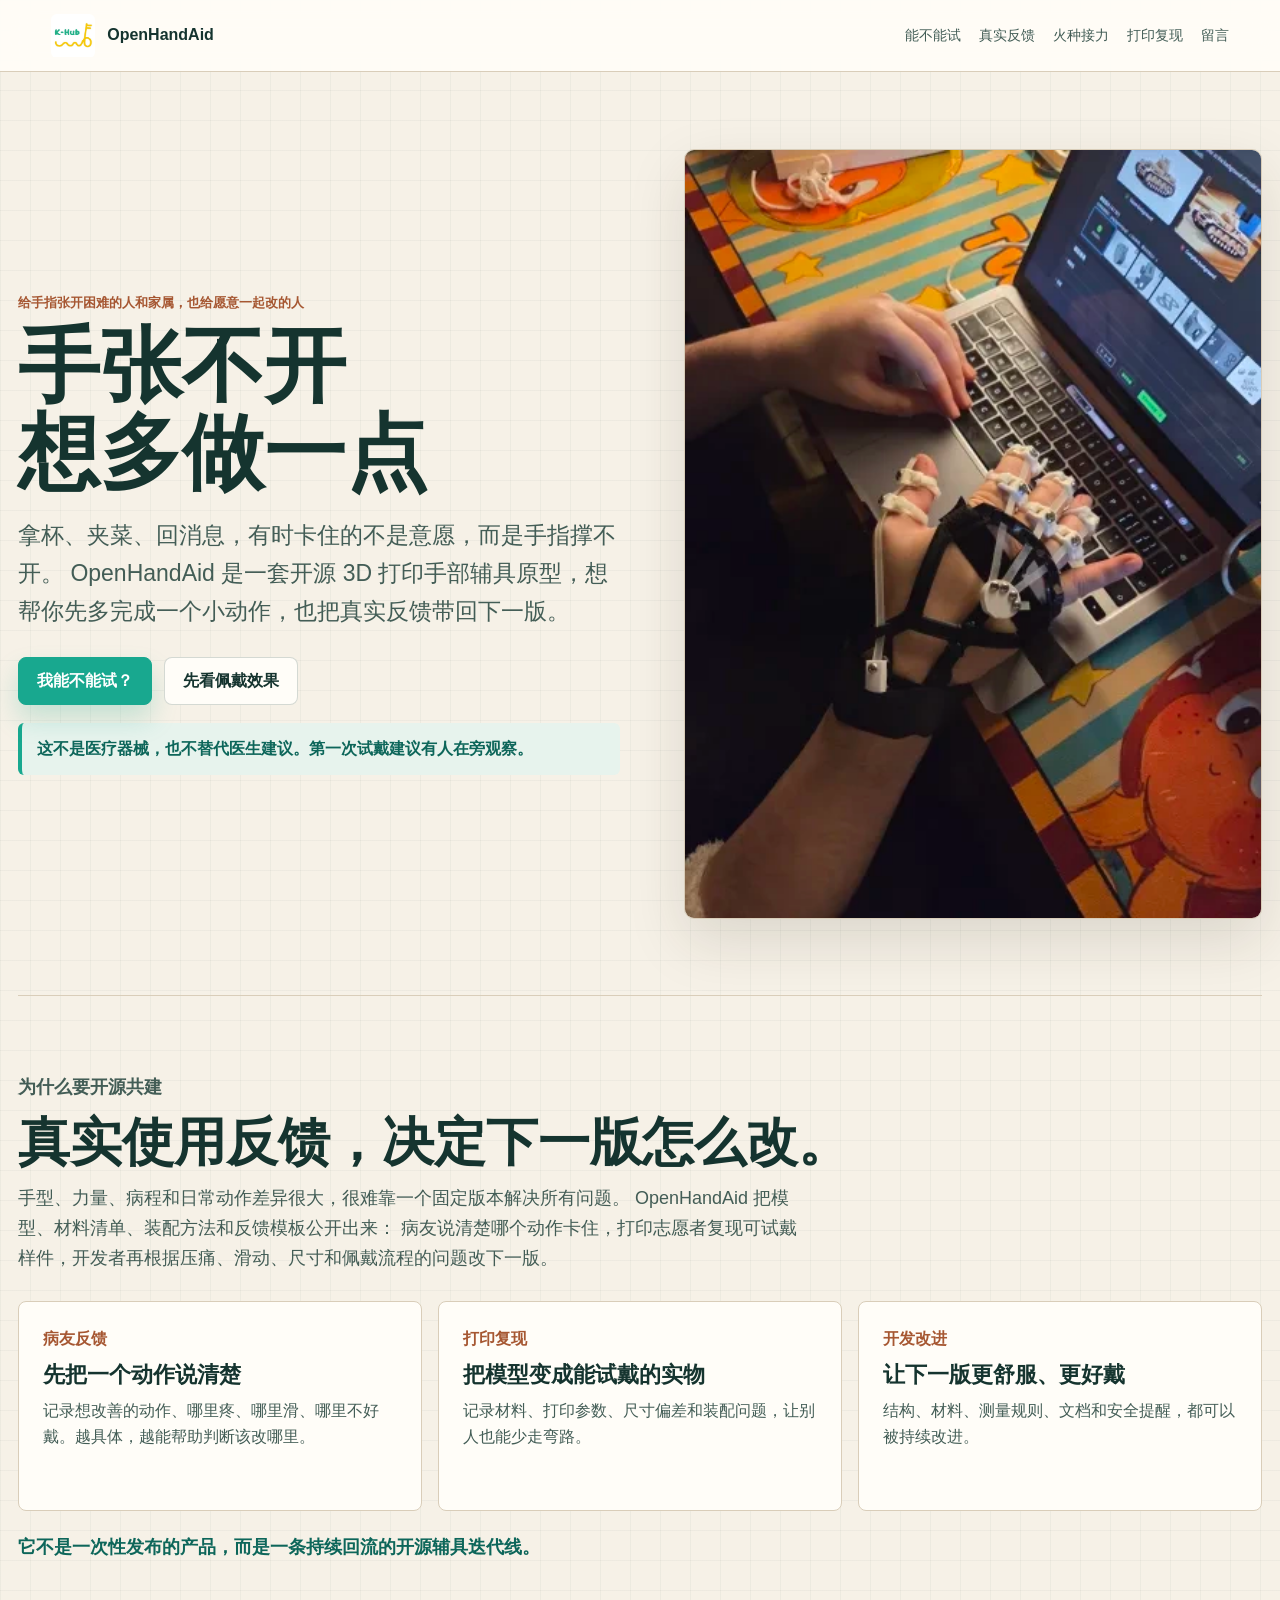
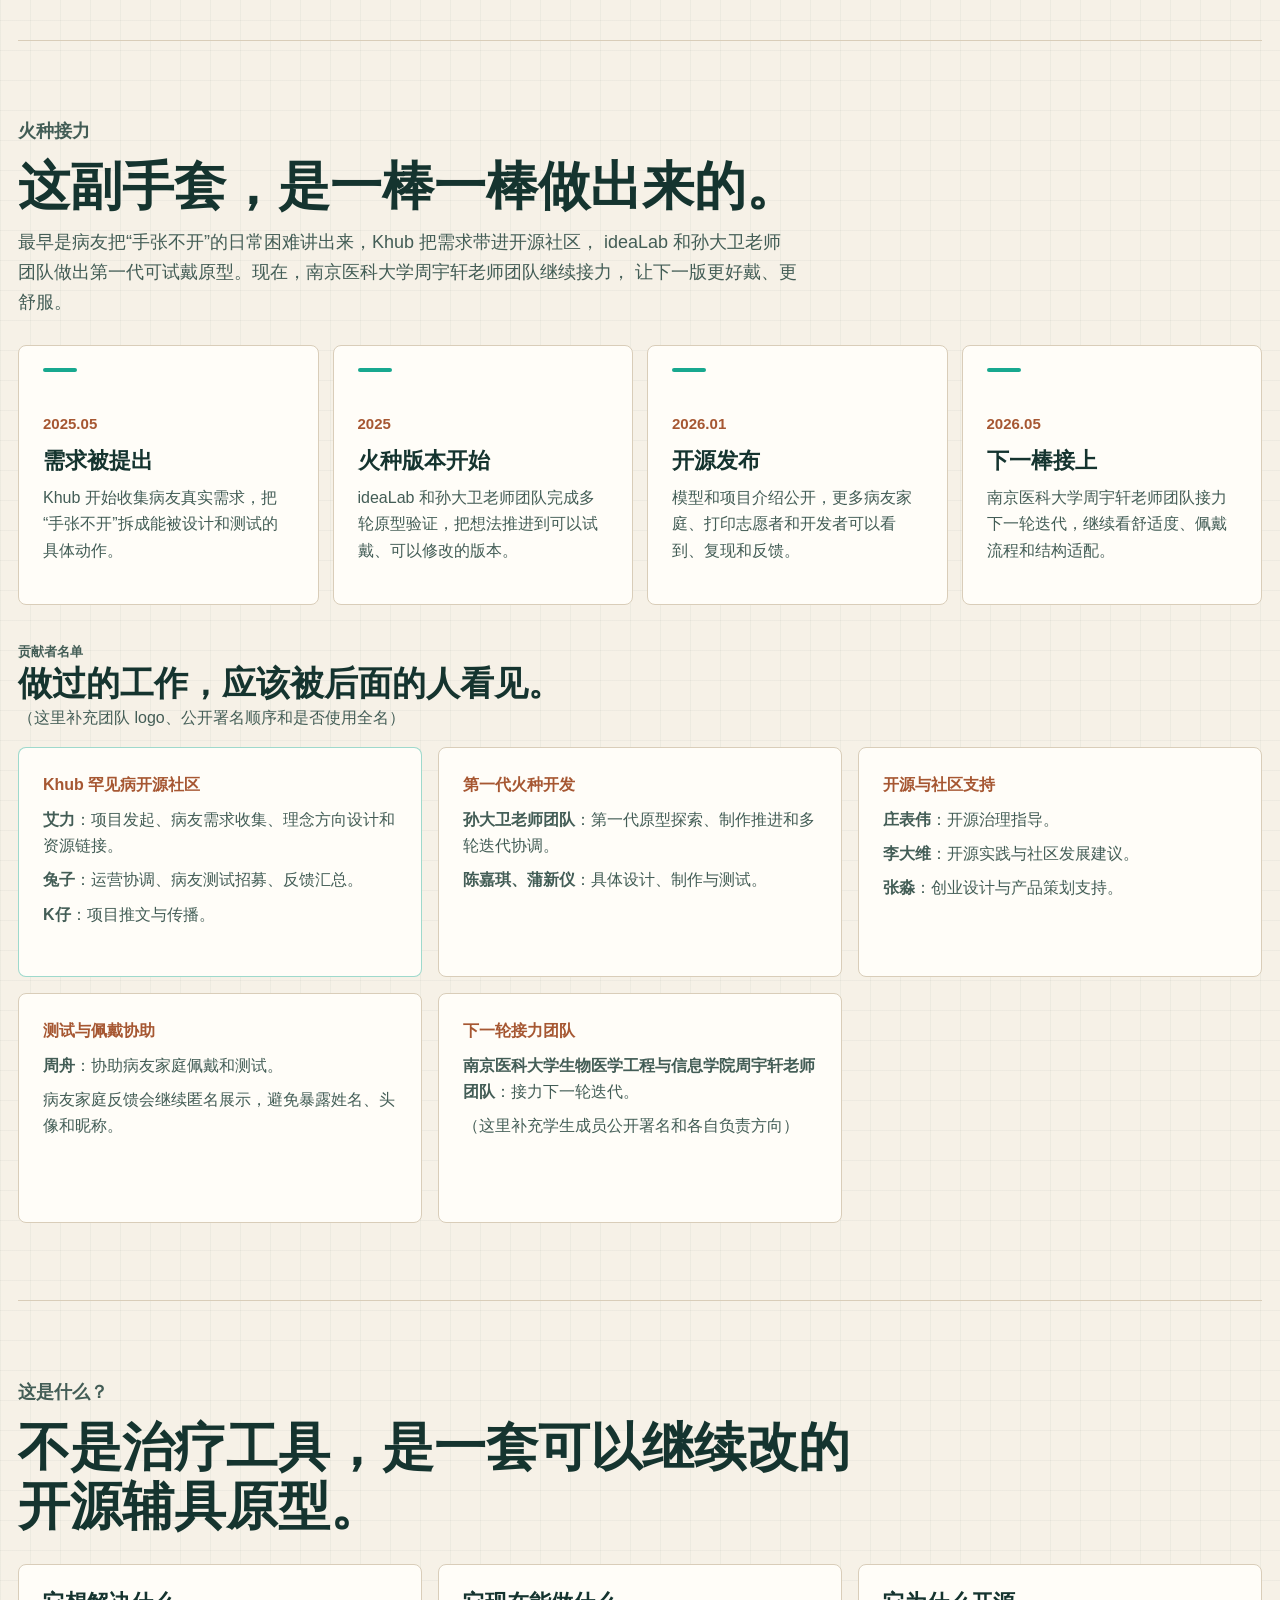
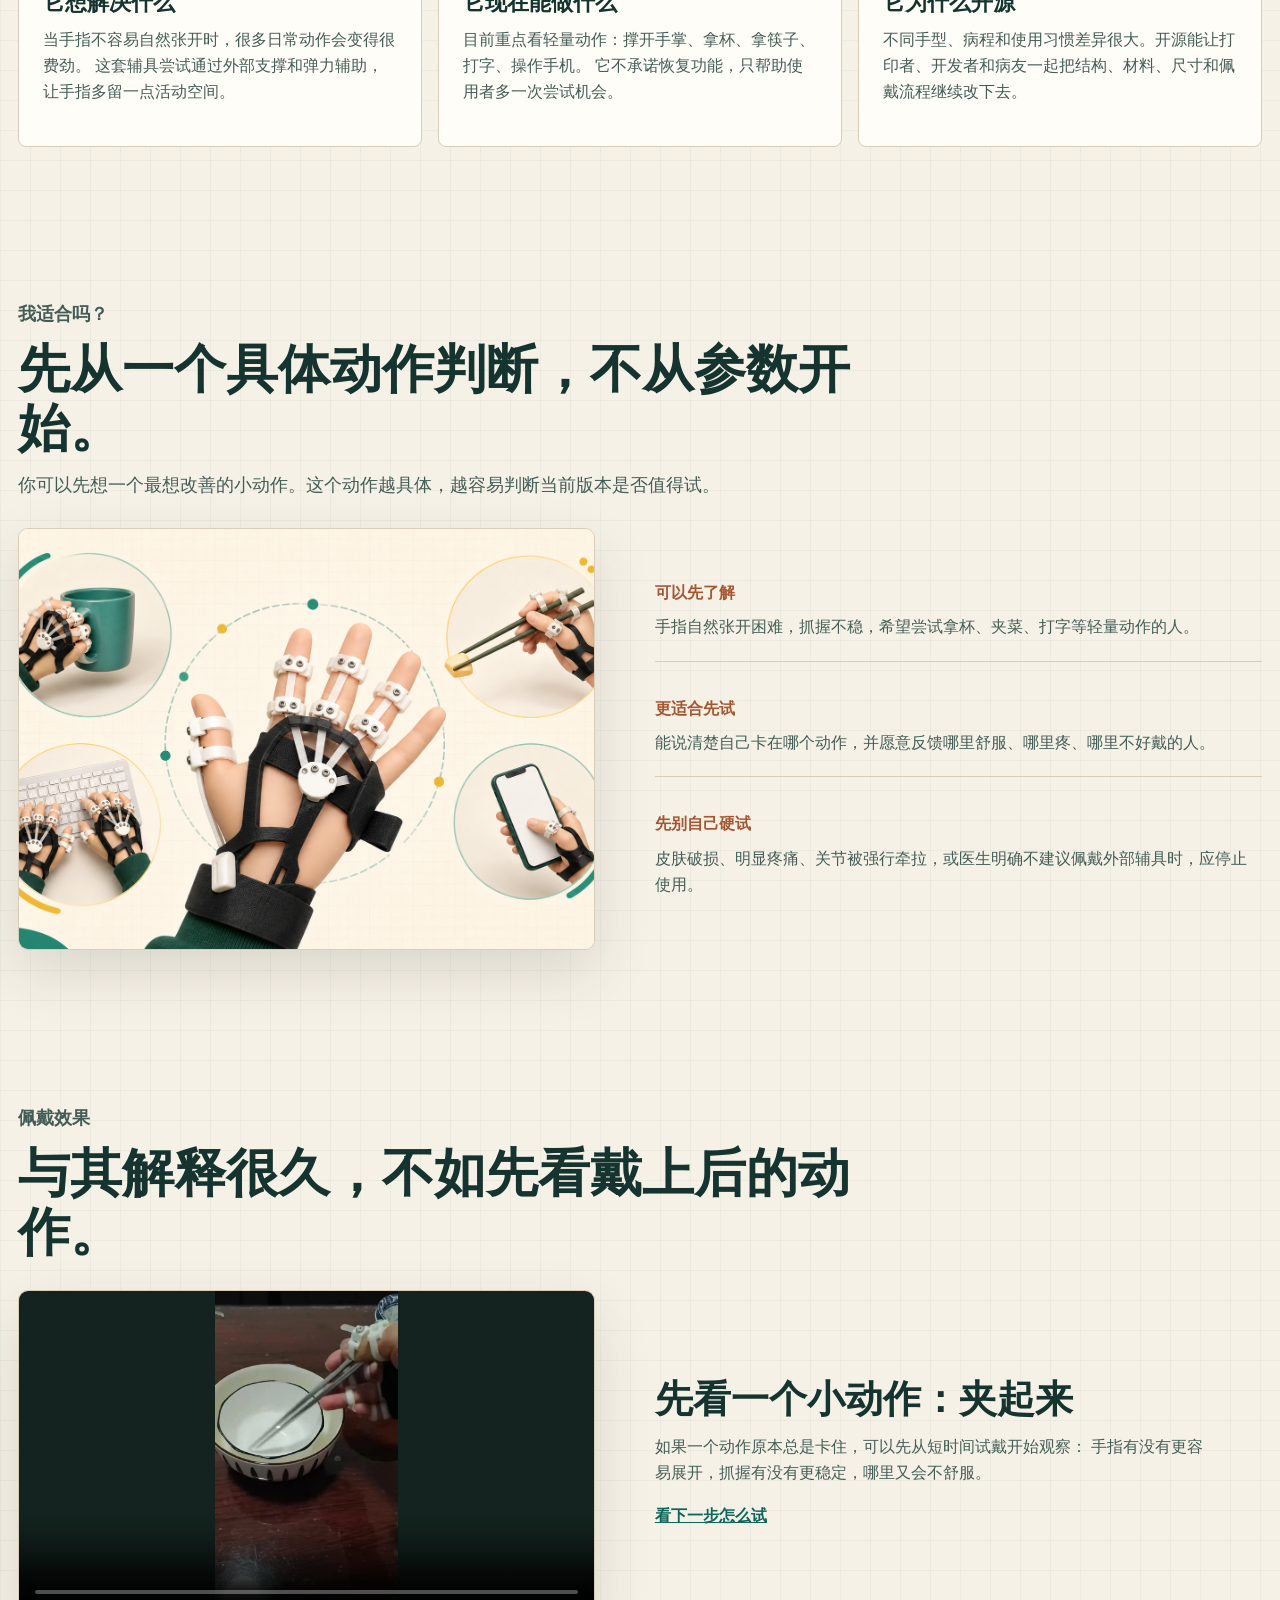
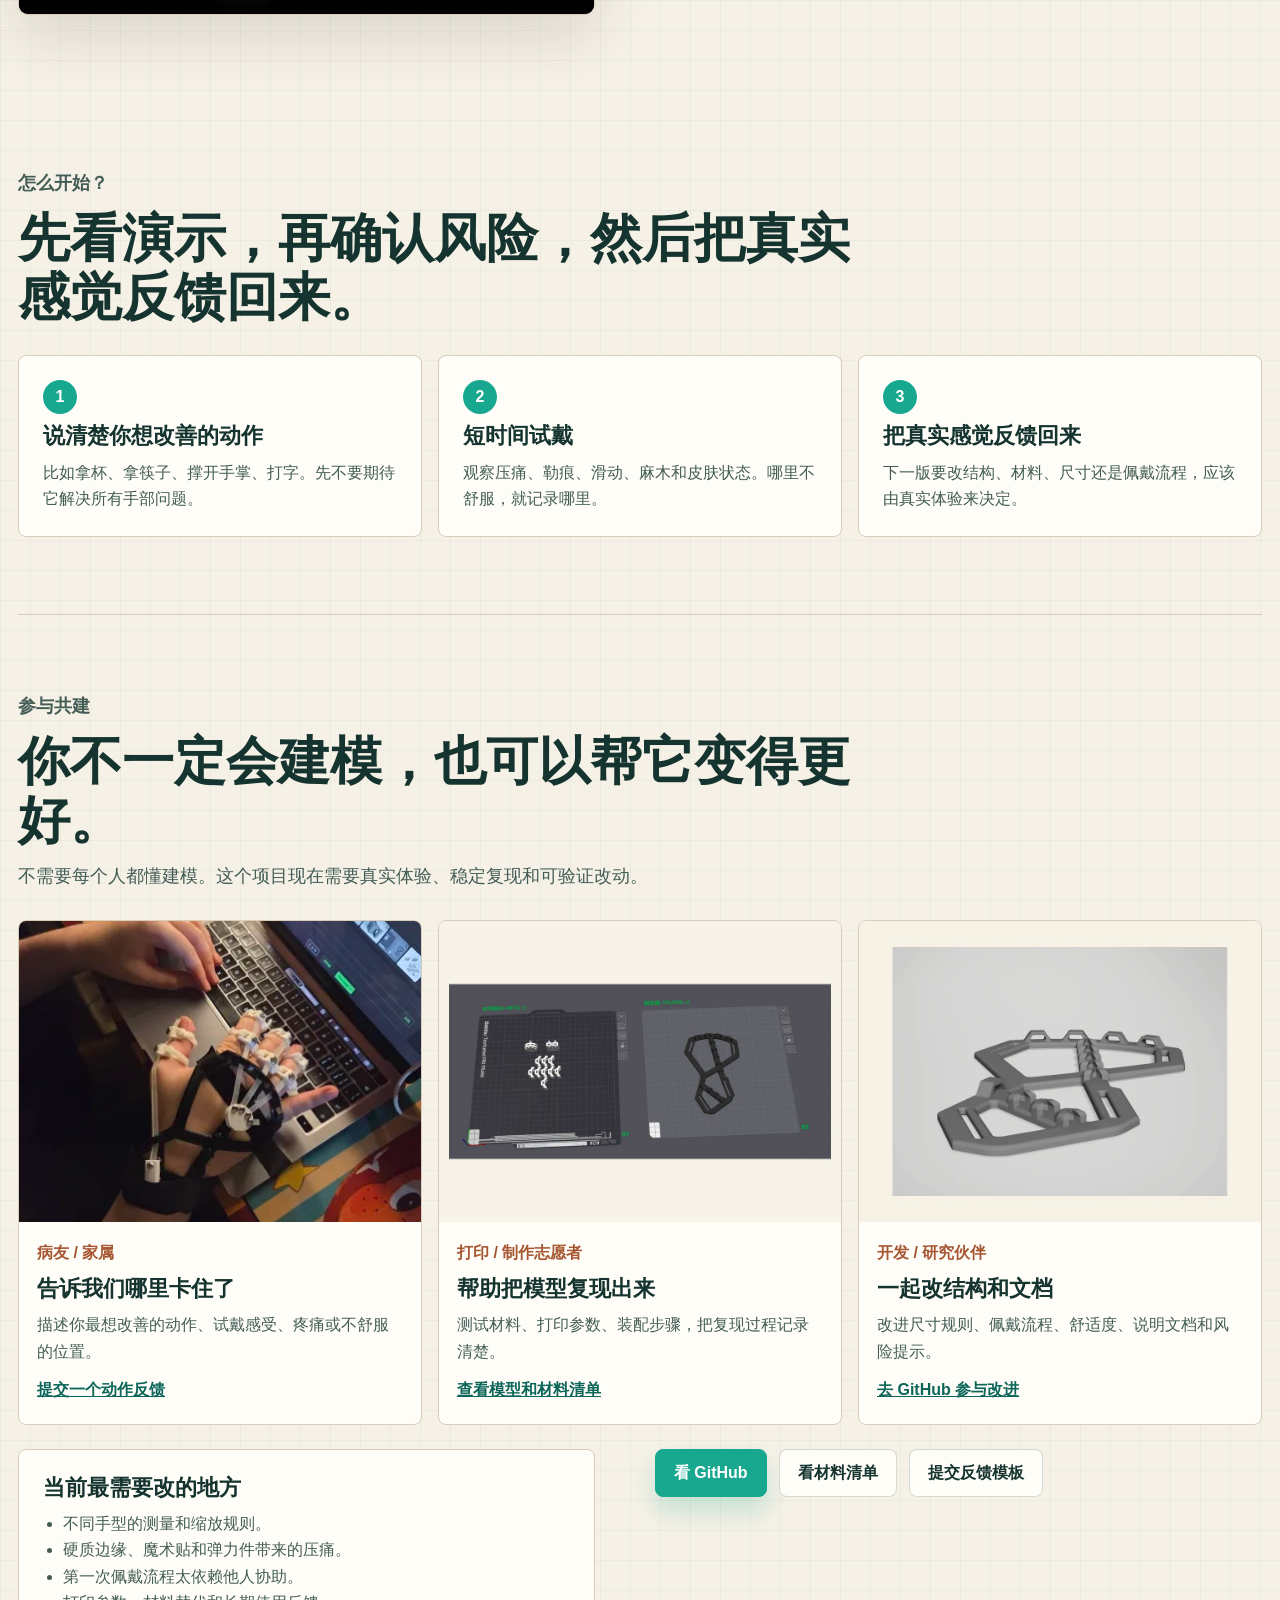
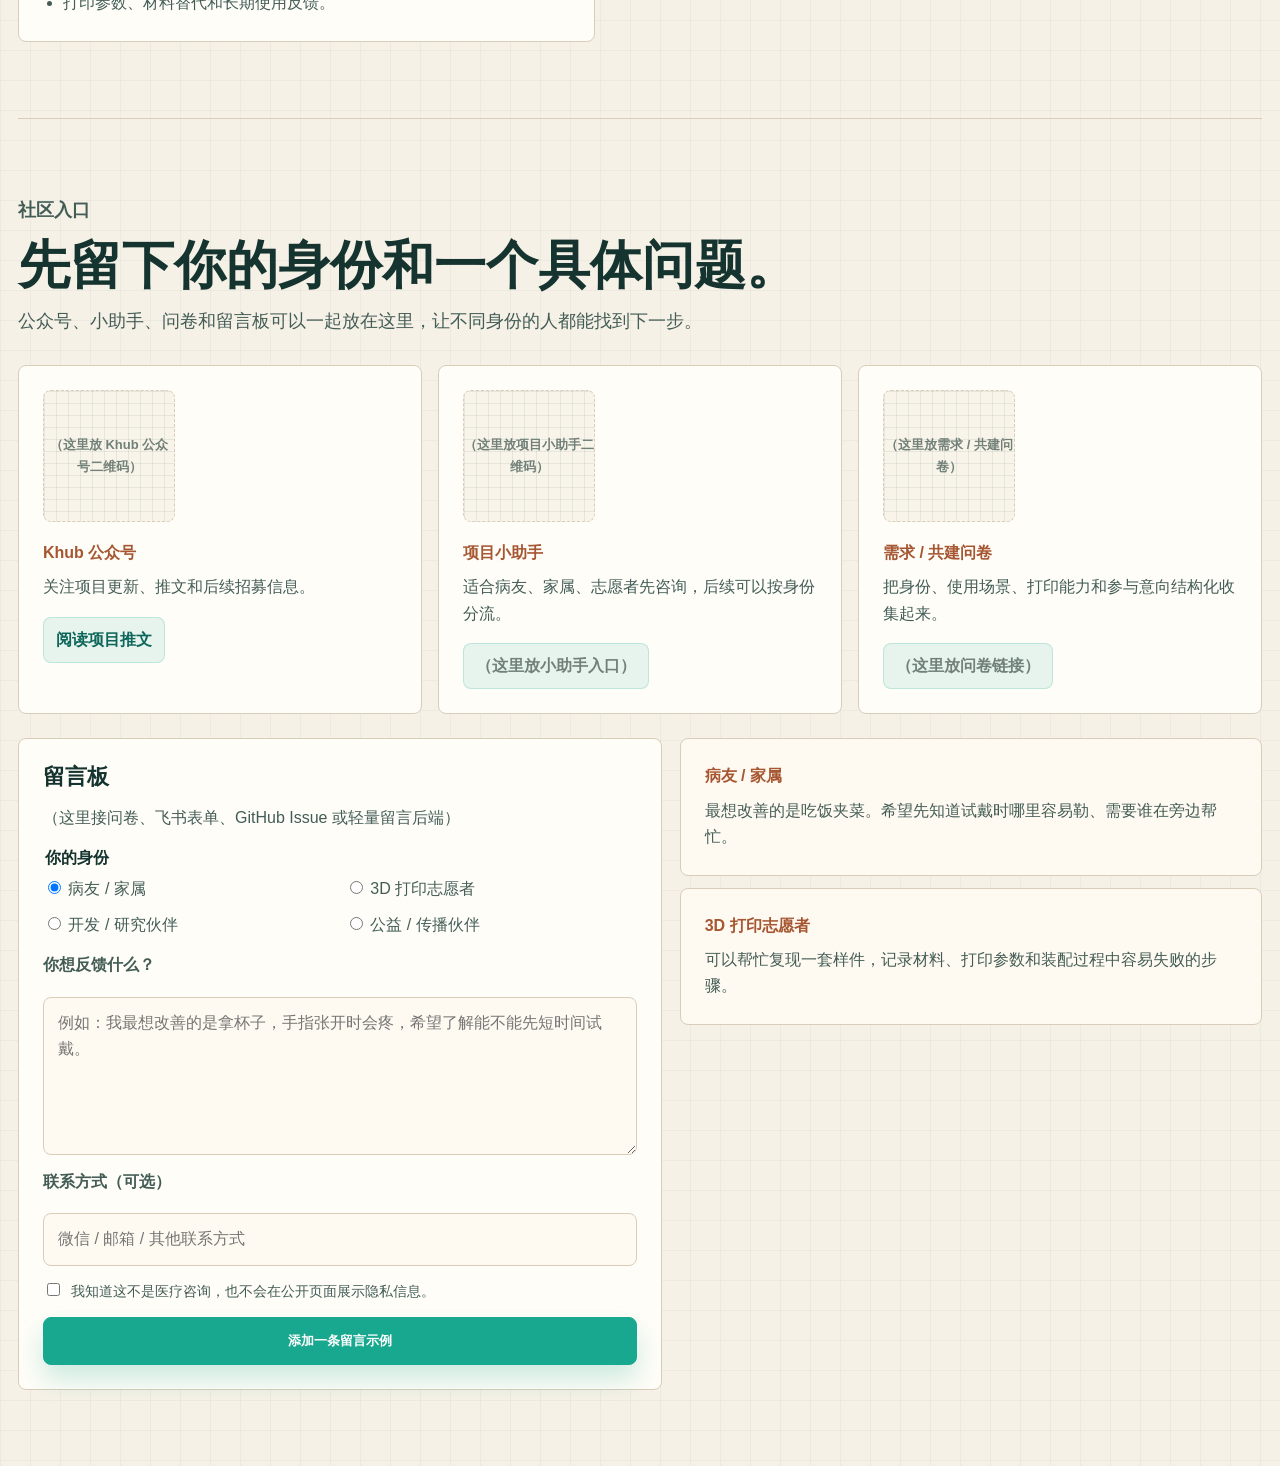
==== design-directions/index.html @ 475ea356 "Publish design directions preview" ====
<!doctype html>
<html lang="zh-CN">
  <head>
    <meta charset="utf-8" />
    <meta name="viewport" content="width=device-width, initial-scale=1" />
    <title>OpenHandAid 页面原型</title>
    <link rel="stylesheet" href="./styles.css" />
  </head>
  <body>
    <header class="site-header">
      <a class="brand" href="#top" aria-label="OpenHandAid 首页">
        <img src="./assets/khub-logo.jpg" alt="Khub logo" />
        <span>OpenHandAid</span>
      </a>
      <nav aria-label="页面导航">
        <a href="#fit">能不能试</a>
        <a href="#demo">真实反馈</a>
        <a href="#team">火种接力</a>
        <a href="#build">打印复现</a>
        <a href="#message">留言</a>
      </nav>
    </header>

    <main id="top">
      <section class="hero" aria-labelledby="hero-title">
        <figure class="hero-media">
          <img src="./assets/feedback-01.webp" alt="佩戴 OpenHandAid 手部辅具操作电脑的场景" />
        </figure>
        <div class="hero-copy">
          <p class="eyebrow">给手指张开困难的人和家属，也给愿意一起改的人</p>
          <h1 id="hero-title">
            <span>手张不开</span>
            <span>想多做一点</span>
          </h1>
          <p class="lead">
            拿杯、夹菜、回消息，有时卡住的不是意愿，而是手指撑不开。
            OpenHandAid 是一套开源 3D 打印手部辅具原型，想帮你先多完成一个小动作，也把真实反馈带回下一版。
          </p>
          <div class="hero-actions">
            <a class="button primary" href="#fit">我能不能试？</a>
            <a class="button" href="#demo">先看佩戴效果</a>
          </div>
          <p class="safety-note">
            这不是医疗器械，也不替代医生建议。第一次试戴建议有人在旁观察。
          </p>
        </div>
      </section>

      <section id="cobuild-story" class="section cobuild-story" aria-labelledby="cobuild-story-title">
        <div class="section-heading">
          <p class="eyebrow">为什么要开源共建</p>
          <h2 id="cobuild-story-title">真实使用反馈，决定下一版怎么改。</h2>
          <p>
            手型、力量、病程和日常动作差异很大，很难靠一个固定版本解决所有问题。
            OpenHandAid 把模型、材料清单、装配方法和反馈模板公开出来：
            病友说清楚哪个动作卡住，打印志愿者复现可试戴样件，开发者再根据压痛、滑动、尺寸和佩戴流程的问题改下一版。
          </p>
        </div>
        <div class="cobuild-chain" aria-label="OpenHandAid 共建链路">
          <article>
            <span>病友反馈</span>
            <h3>先把一个动作说清楚</h3>
            <p>记录想改善的动作、哪里疼、哪里滑、哪里不好戴。越具体，越能帮助判断该改哪里。</p>
          </article>
          <article>
            <span>打印复现</span>
            <h3>把模型变成能试戴的实物</h3>
            <p>记录材料、打印参数、尺寸偏差和装配问题，让别人也能少走弯路。</p>
          </article>
          <article>
            <span>开发改进</span>
            <h3>让下一版更舒服、更好戴</h3>
            <p>结构、材料、测量规则、文档和安全提醒，都可以被持续改进。</p>
          </article>
        </div>
        <p class="loop-note">它不是一次性发布的产品，而是一条持续回流的开源辅具迭代线。</p>
      </section>

      <section id="team" class="section team-section" aria-labelledby="team-title">
        <div class="section-heading">
          <p class="eyebrow">火种接力</p>
          <h2 id="team-title">这副手套，是一棒一棒做出来的。</h2>
          <p>
            最早是病友把“手张不开”的日常困难讲出来，Khub 把需求带进开源社区，
            ideaLab 和孙大卫老师团队做出第一代可试戴原型。现在，南京医科大学周宇轩老师团队继续接力，
            让下一版更好戴、更舒服。
          </p>
        </div>
        <div class="relay-timeline" aria-label="项目接力时间线">
          <article>
            <time datetime="2025-05">2025.05</time>
            <h3>需求被提出</h3>
            <p>Khub 开始收集病友真实需求，把“手张不开”拆成能被设计和测试的具体动作。</p>
          </article>
          <article>
            <time datetime="2025">2025</time>
            <h3>火种版本开始</h3>
            <p>ideaLab 和孙大卫老师团队完成多轮原型验证，把想法推进到可以试戴、可以修改的版本。</p>
          </article>
          <article>
            <time datetime="2026-01">2026.01</time>
            <h3>开源发布</h3>
            <p>模型和项目介绍公开，更多病友家庭、打印志愿者和开发者可以看到、复现和反馈。</p>
          </article>
          <article>
            <time datetime="2026-05-14">2026.05</time>
            <h3>下一棒接上</h3>
            <p>南京医科大学周宇轩老师团队接力下一轮迭代，继续看舒适度、佩戴流程和结构适配。</p>
          </article>
        </div>

        <div class="credits-panel" aria-label="贡献者名单">
          <div class="credits-intro">
            <p class="eyebrow">贡献者名单</p>
            <h3>做过的工作，应该被后面的人看见。</h3>
            <p>（这里补充团队 logo、公开署名顺序和是否使用全名）</p>
          </div>
          <div class="credit-grid">
            <article>
              <span>Khub 罕见病开源社区</span>
              <p><strong>艾力</strong>：项目发起、病友需求收集、理念方向设计和资源链接。</p>
              <p><strong>兔子</strong>：运营协调、病友测试招募、反馈汇总。</p>
              <p><strong>K仔</strong>：项目推文与传播。</p>
            </article>
            <article>
              <span>第一代火种开发</span>
              <p><strong>孙大卫老师团队</strong>：第一代原型探索、制作推进和多轮迭代协调。</p>
              <p><strong>陈嘉琪、蒲新仪</strong>：具体设计、制作与测试。</p>
            </article>
            <article>
              <span>开源与社区支持</span>
              <p><strong>庄表伟</strong>：开源治理指导。</p>
              <p><strong>李大维</strong>：开源实践与社区发展建议。</p>
              <p><strong>张淼</strong>：创业设计与产品策划支持。</p>
            </article>
            <article>
              <span>测试与佩戴协助</span>
              <p><strong>周舟</strong>：协助病友家庭佩戴和测试。</p>
              <p>病友家庭反馈会继续匿名展示，避免暴露姓名、头像和昵称。</p>
            </article>
            <article>
              <span>下一轮接力团队</span>
              <p><strong>南京医科大学生物医学工程与信息学院周宇轩老师团队</strong>：接力下一轮迭代。</p>
              <p>（这里补充学生成员公开署名和各自负责方向）</p>
            </article>
          </div>
        </div>
      </section>

      <section id="what" class="section question-section" aria-labelledby="what-title">
        <div class="section-heading">
          <p class="eyebrow">这是什么？</p>
          <h2 id="what-title">不是治疗工具，是一套可以继续改的开源辅具原型。</h2>
        </div>
        <div class="answer-grid">
          <article>
            <h3>它想解决什么</h3>
            <p>
              当手指不容易自然张开时，很多日常动作会变得很费劲。
              这套辅具尝试通过外部支撑和弹力辅助，让手指多留一点活动空间。
            </p>
          </article>
          <article>
            <h3>它现在能做什么</h3>
            <p>
              目前重点看轻量动作：撑开手掌、拿杯、拿筷子、打字、操作手机。
              它不承诺恢复功能，只帮助使用者多一次尝试机会。
            </p>
          </article>
          <article>
            <h3>它为什么开源</h3>
            <p>
              不同手型、病程和使用习惯差异很大。开源能让打印者、开发者和病友一起把结构、材料、尺寸和佩戴流程继续改下去。
            </p>
          </article>
        </div>
      </section>

      <section id="fit" class="section fit-section" aria-labelledby="fit-title">
        <div class="section-heading">
          <p class="eyebrow">我适合吗？</p>
          <h2 id="fit-title">先从一个具体动作判断，不从参数开始。</h2>
          <p>
            你可以先想一个最想改善的小动作。这个动作越具体，越容易判断当前版本是否值得试。
          </p>
        </div>
        <div class="fit-layout">
          <figure>
            <img src="./assets/concept-fit-scenes.png" alt="拿杯、打字、使用手机等手部动作场景示意" />
          </figure>
          <div class="fit-list">
            <article>
              <span>可以先了解</span>
              <p>手指自然张开困难，抓握不稳，希望尝试拿杯、夹菜、打字等轻量动作的人。</p>
            </article>
            <article>
              <span>更适合先试</span>
              <p>能说清楚自己卡在哪个动作，并愿意反馈哪里舒服、哪里疼、哪里不好戴的人。</p>
            </article>
            <article>
              <span>先别自己硬试</span>
              <p>皮肤破损、明显疼痛、关节被强行牵拉，或医生明确不建议佩戴外部辅具时，应停止使用。</p>
            </article>
          </div>
        </div>
      </section>

      <section id="demo" class="section demo-section" aria-labelledby="demo-title">
        <div class="section-heading">
          <p class="eyebrow">佩戴效果</p>
          <h2 id="demo-title">与其解释很久，不如先看戴上后的动作。</h2>
        </div>
        <div class="demo-layout">
          <div class="video-shell">
            <video controls preload="metadata" poster="./assets/demo-cover.jpg">
              <source src="./assets/demo-chopsticks.mp4" type="video/mp4" />
              当前浏览器不支持视频播放。
            </video>
          </div>
          <div class="demo-copy">
            <h3>先看一个小动作：夹起来</h3>
            <p>
              如果一个动作原本总是卡住，可以先从短时间试戴开始观察：
              手指有没有更容易展开，抓握有没有更稳定，哪里又会不舒服。
            </p>
            <a class="text-link" href="#start">看下一步怎么试</a>
          </div>
        </div>
      </section>

      <section id="start" class="section start-section" aria-labelledby="start-title">
        <div class="section-heading">
          <p class="eyebrow">怎么开始？</p>
          <h2 id="start-title">先看演示，再确认风险，然后把真实感觉反馈回来。</h2>
        </div>
        <div class="steps">
          <article>
            <span>1</span>
            <h3>说清楚你想改善的动作</h3>
            <p>比如拿杯、拿筷子、撑开手掌、打字。先不要期待它解决所有手部问题。</p>
          </article>
          <article>
            <span>2</span>
            <h3>短时间试戴</h3>
            <p>观察压痛、勒痕、滑动、麻木和皮肤状态。哪里不舒服，就记录哪里。</p>
          </article>
          <article>
            <span>3</span>
            <h3>把真实感觉反馈回来</h3>
            <p>下一版要改结构、材料、尺寸还是佩戴流程，应该由真实体验来决定。</p>
          </article>
        </div>
      </section>

      <section id="build" class="section build-section" aria-labelledby="build-title">
        <div class="section-heading">
          <p class="eyebrow">参与共建</p>
          <h2 id="build-title">你不一定会建模，也可以帮它变得更好。</h2>
          <p>
            不需要每个人都懂建模。这个项目现在需要真实体验、稳定复现和可验证改动。
          </p>
        </div>
        <div class="participation-grid">
          <article>
            <img src="./assets/feedback-01.webp" alt="佩戴辅具后的日常操作反馈场景" />
            <span>病友 / 家属</span>
            <h3>告诉我们哪里卡住了</h3>
            <p>描述你最想改善的动作、试戴感受、疼痛或不舒服的位置。</p>
            <a href="../docs/feedback-template.md">提交一个动作反馈</a>
          </article>
          <article>
            <img src="./assets/current-print-process.jpg" alt="3D 打印准备过程" />
            <span>打印 / 制作志愿者</span>
            <h3>帮助把模型复现出来</h3>
            <p>测试材料、打印参数、装配步骤，把复现过程记录清楚。</p>
            <a href="https://makerworld.com.cn/zh/models/2005480-kai-yuan-shou-zhan-fu-zhu-shou-tao?appSharePlatform=wx#profileId-2234460">查看模型和材料清单</a>
          </article>
          <article>
            <img src="./assets/current-model-structure.jpg" alt="辅具结构模型" />
            <span>开发 / 研究伙伴</span>
            <h3>一起改结构和文档</h3>
            <p>改进尺寸规则、佩戴流程、舒适度、说明文档和风险提示。</p>
            <a href="https://github.com/Amasun93/open-hand-aid">去 GitHub 参与改进</a>
          </article>
        </div>
        <div class="build-layout">
          <div class="issue-list">
            <h3>当前最需要改的地方</h3>
            <ul>
              <li>不同手型的测量和缩放规则。</li>
              <li>硬质边缘、魔术贴和弹力件带来的压痛。</li>
              <li>第一次佩戴流程太依赖他人协助。</li>
              <li>打印参数、材料替代和长期使用反馈。</li>
            </ul>
          </div>
          <div class="build-actions">
            <a class="button primary" href="https://github.com/Amasun93/open-hand-aid">看 GitHub</a>
            <a class="button" href="../docs/bom.md">看材料清单</a>
            <a class="button" href="../docs/feedback-template.md">提交反馈模板</a>
          </div>
        </div>
      </section>

      <section id="message" class="section message-section" aria-labelledby="message-title">
        <div class="section-heading">
          <p class="eyebrow">社区入口</p>
          <h2 id="message-title">先留下你的身份和一个具体问题。</h2>
          <p>
            公众号、小助手、问卷和留言板可以一起放在这里，让不同身份的人都能找到下一步。
          </p>
        </div>
        <div class="contact-grid">
          <article class="qr-card">
            <div class="qr-placeholder">（这里放 Khub 公众号二维码）</div>
            <span>Khub 公众号</span>
            <p>关注项目更新、推文和后续招募信息。</p>
            <a href="https://mp.weixin.qq.com/s/dx6Q4wn3-JW0ilBO8dEmOA">阅读项目推文</a>
          </article>
          <article class="qr-card">
            <div class="qr-placeholder">（这里放项目小助手二维码）</div>
            <span>项目小助手</span>
            <p>适合病友、家属、志愿者先咨询，后续可以按身份分流。</p>
            <button type="button" disabled>（这里放小助手入口）</button>
          </article>
          <article class="qr-card">
            <div class="qr-placeholder">（这里放需求 / 共建问卷）</div>
            <span>需求 / 共建问卷</span>
            <p>把身份、使用场景、打印能力和参与意向结构化收集起来。</p>
            <button type="button" disabled>（这里放问卷链接）</button>
          </article>
        </div>

        <div class="message-board">
          <form class="message-form" id="message-form">
            <h3>留言板</h3>
            <p>（这里接问卷、飞书表单、GitHub Issue 或轻量留言后端）</p>
            <fieldset>
              <legend>你的身份</legend>
              <label><input type="radio" name="role" value="病友 / 家属" checked /> 病友 / 家属</label>
              <label><input type="radio" name="role" value="3D 打印志愿者" /> 3D 打印志愿者</label>
              <label><input type="radio" name="role" value="开发 / 研究伙伴" /> 开发 / 研究伙伴</label>
              <label><input type="radio" name="role" value="公益 / 传播伙伴" /> 公益 / 传播伙伴</label>
            </fieldset>
            <label class="field-label" for="message-text">你想反馈什么？</label>
            <textarea id="message-text" name="message" rows="5" placeholder="例如：我最想改善的是拿杯子，手指张开时会疼，希望了解能不能先短时间试戴。"></textarea>
            <label class="field-label" for="message-contact">联系方式（可选）</label>
            <input id="message-contact" name="contact" type="text" placeholder="微信 / 邮箱 / 其他联系方式" />
            <label class="consent"><input type="checkbox" required /> 我知道这不是医疗咨询，也不会在公开页面展示隐私信息。</label>
            <button class="button primary" type="submit">添加一条留言示例</button>
          </form>
          <div class="message-list" id="message-list" aria-live="polite">
            <article>
              <span>病友 / 家属</span>
              <p>最想改善的是吃饭夹菜。希望先知道试戴时哪里容易勒、需要谁在旁边帮忙。</p>
            </article>
            <article>
              <span>3D 打印志愿者</span>
              <p>可以帮忙复现一套样件，记录材料、打印参数和装配过程中容易失败的步骤。</p>
            </article>
          </div>
        </div>
      </section>

    </main>
    <script>
      const scrollToHash = () => {
        const target = window.location.hash && document.querySelector(window.location.hash);
        if (target) {
          window.setTimeout(() => target.scrollIntoView({ block: "start" }), 120);
        }
      };

      const form = document.querySelector("#message-form");
      const list = document.querySelector("#message-list");

      window.addEventListener("load", scrollToHash);
      window.addEventListener("hashchange", scrollToHash);

      form?.addEventListener("submit", (event) => {
        event.preventDefault();
        const data = new FormData(form);
        const role = data.get("role");
        const message = String(data.get("message") || "").trim();
        if (!message) {
          return;
        }
        const item = document.createElement("article");
        item.innerHTML = `<span>${role}</span><p>${message}</p>`;
        list.prepend(item);
        form.reset();
        form.querySelector('input[name="role"]')?.click();
      });
    </script>
  </body>
</html>
---- design-directions/styles.css ----
:root {
  --bg: #f6f1e7;
  --paper: #fffdf8;
  --ink: #15342f;
  --soft-ink: #435d56;
  --muted: #718078;
  --line: #d9cdb9;
  --teal: #18a88f;
  --teal-dark: #0d665a;
  --amber: #f2c64c;
  --rust: #a65732;
  --wash: #e7f3ed;
  --shadow: 0 22px 58px rgba(43, 35, 22, 0.13);
}

* {
  box-sizing: border-box;
}

html {
  scroll-behavior: smooth;
  scroll-padding-top: 88px;
}

body {
  margin: 0;
  color: var(--ink);
  background:
    linear-gradient(90deg, rgba(21, 52, 47, 0.04) 1px, transparent 1px),
    linear-gradient(rgba(21, 52, 47, 0.035) 1px, transparent 1px),
    var(--bg);
  background-size: 30px 30px;
  font-family: "Microsoft YaHei", "PingFang SC", "Noto Sans CJK SC", sans-serif;
  line-height: 1.65;
}

a {
  color: inherit;
}

img,
video {
  display: block;
  max-width: 100%;
}

.site-header {
  position: sticky;
  top: 0;
  z-index: 20;
  display: flex;
  flex-wrap: wrap;
  align-items: center;
  justify-content: space-between;
  gap: 18px;
  min-height: 72px;
  padding: 12px clamp(18px, 4vw, 56px);
  background: rgba(255, 253, 248, 0.92);
  border-bottom: 1px solid var(--line);
  backdrop-filter: blur(16px);
}

.brand {
  display: inline-flex;
  align-items: center;
  gap: 12px;
  color: var(--ink);
  font-weight: 900;
  text-decoration: none;
}

.brand img {
  width: 44px;
  height: 44px;
  object-fit: contain;
  border-radius: 6px;
}

nav {
  display: flex;
  flex-wrap: wrap;
  gap: 18px;
  color: var(--soft-ink);
  font-size: 14px;
}

nav a {
  text-decoration: none;
}

nav a:hover {
  color: var(--ink);
}

main {
  width: min(1280px, calc(100% - 36px));
  margin: 0 auto;
}

.hero,
.section {
  padding: clamp(42px, 6vw, 82px) 0;
}

.hero {
  display: grid;
  grid-template-columns: minmax(0, 1.02fr) minmax(360px, 0.98fr);
  align-items: center;
  gap: clamp(28px, 5vw, 72px);
  min-height: calc(100vh - 72px);
}

.hero-media {
  grid-column: 2;
  grid-row: 1;
  margin: 0;
  overflow: hidden;
  background: var(--paper);
  border: 1px solid var(--line);
  border-radius: 10px;
  box-shadow: var(--shadow);
}

.hero-media img {
  width: 100%;
  min-height: 520px;
  object-fit: cover;
  object-position: center 42%;
}

.hero-copy {
  grid-column: 1;
  grid-row: 1;
}

.eyebrow {
  margin: 0 0 10px;
  color: var(--rust);
  font-size: 13px;
  font-weight: 900;
}

h1,
h2,
h3,
p {
  margin-top: 0;
  overflow-wrap: break-word;
}

h1 {
  max-width: 720px;
  margin-bottom: 20px;
  font-size: clamp(42px, 7vw, 82px);
  line-height: 1.06;
}

h1 span {
  display: block;
}

h2 {
  max-width: 850px;
  margin-bottom: 12px;
  font-size: clamp(30px, 4.2vw, 52px);
  line-height: 1.14;
}

h3 {
  margin-bottom: 10px;
  font-size: 22px;
  line-height: 1.25;
}

.lead {
  max-width: 680px;
  color: var(--soft-ink);
  font-size: clamp(18px, 2vw, 23px);
}

.hero-actions,
.build-actions {
  display: flex;
  flex-wrap: wrap;
  gap: 12px;
  margin: 26px 0 18px;
}

.button {
  display: inline-flex;
  align-items: center;
  justify-content: center;
  min-height: 48px;
  padding: 12px 18px;
  color: var(--ink);
  background: var(--paper);
  border: 1px solid rgba(21, 52, 47, 0.18);
  border-radius: 8px;
  font-weight: 900;
  line-height: 1.2;
  text-decoration: none;
}

.button.primary {
  color: #fff;
  background: var(--teal);
  border-color: var(--teal);
  box-shadow: 0 14px 26px rgba(24, 168, 143, 0.22);
}

.safety-note {
  max-width: 620px;
  margin-bottom: 0;
  padding: 13px 15px;
  color: var(--teal-dark);
  background: var(--wash);
  border-left: 4px solid var(--teal);
  border-radius: 6px;
  font-weight: 800;
}

.section-heading {
  margin-bottom: 28px;
}

.section-heading p {
  max-width: 780px;
  color: var(--soft-ink);
  font-size: 18px;
}

.answer-grid,
.steps,
.cobuild-chain,
.participation-grid,
.contact-grid {
  display: grid;
  grid-template-columns: repeat(3, minmax(0, 1fr));
  gap: 16px;
}

.answer-grid article,
.steps article,
.issue-list,
.cobuild-chain article,
.relay-timeline article,
.credit-grid article,
.qr-card,
.message-form,
.message-list article {
  padding: 24px;
  background: var(--paper);
  border: 1px solid var(--line);
  border-radius: 8px;
}

.answer-grid p,
.steps p,
.issue-list li,
.fit-list p,
.demo-copy p,
.cobuild-chain p,
.participation-grid p,
.relay-timeline p,
.credits-intro p,
.credit-grid p,
.qr-card p,
.message-form p,
.message-list p {
  color: var(--soft-ink);
}

.cobuild-story {
  border-top: 1px solid var(--line);
  border-bottom: 1px solid var(--line);
}

.cobuild-chain article {
  min-height: 210px;
}

.loop-note {
  max-width: 840px;
  margin: 22px 0 0;
  color: var(--teal-dark);
  font-size: 18px;
  font-weight: 900;
}

.cobuild-chain span,
.participation-grid span,
.credit-grid span,
.qr-card span,
.message-list span {
  display: inline-block;
  margin-bottom: 8px;
  color: var(--rust);
  font-weight: 900;
}

.team-section {
  border-bottom: 1px solid var(--line);
}

.relay-timeline {
  display: grid;
  grid-template-columns: repeat(4, minmax(0, 1fr));
  gap: 14px;
  margin-bottom: 36px;
}

.relay-timeline article {
  position: relative;
  min-height: 220px;
  padding-top: 66px;
}

.relay-timeline article::before {
  position: absolute;
  top: 22px;
  left: 24px;
  width: 34px;
  height: 4px;
  content: "";
  background: var(--teal);
  border-radius: 999px;
}

.relay-timeline time {
  display: block;
  margin-bottom: 10px;
  color: var(--rust);
  font-size: 15px;
  font-weight: 900;
}

.credits-panel {
  margin-top: 20px;
}

.credits-intro {
  max-width: 760px;
  margin-bottom: 16px;
}

.credits-intro h3 {
  margin-bottom: 0;
  font-size: clamp(24px, 2.8vw, 34px);
}

.credits-intro p {
  margin-bottom: 0;
}

.credit-grid {
  display: grid;
  grid-template-columns: repeat(3, minmax(0, 1fr));
  gap: 16px;
}

.credit-grid article {
  min-height: 230px;
}

.credit-grid article:first-child {
  border-color: rgba(24, 168, 143, 0.42);
}

.credit-grid p {
  margin-bottom: 8px;
}

.credit-grid p:last-child {
  margin-bottom: 0;
}

.fit-layout,
.demo-layout,
.build-layout {
  display: grid;
  grid-template-columns: minmax(0, 0.95fr) minmax(340px, 1fr);
  gap: clamp(24px, 5vw, 60px);
  align-items: center;
}

.fit-layout figure,
.video-shell {
  margin: 0;
  overflow: hidden;
  background: var(--paper);
  border: 1px solid var(--line);
  border-radius: 10px;
  box-shadow: var(--shadow);
}

.fit-layout img {
  width: 100%;
  min-height: 420px;
  object-fit: cover;
}

.fit-list {
  display: grid;
  gap: 14px;
}

.fit-list article {
  padding: 20px 0;
  border-bottom: 1px solid var(--line);
}

.fit-list article:last-child {
  border-bottom: 0;
}

.fit-list span,
.steps span {
  display: inline-block;
  margin-bottom: 8px;
  color: var(--rust);
  font-weight: 900;
}

.fit-list p,
.steps p {
  margin-bottom: 0;
}

.video-shell video {
  width: 100%;
  aspect-ratio: 16 / 9;
  background: #14231f;
}

.demo-copy {
  max-width: 560px;
}

.demo-copy h3 {
  font-size: clamp(26px, 3vw, 38px);
}

.text-link {
  color: var(--teal-dark);
  font-weight: 900;
}

.steps article span {
  width: 34px;
  height: 34px;
  color: #fff;
  text-align: center;
  background: var(--teal);
  border-radius: 999px;
  line-height: 34px;
}

.build-section {
  border-top: 1px solid var(--line);
}

.build-layout {
  align-items: start;
  margin-top: 22px;
}

.participation-grid {
  margin-bottom: 24px;
}

.participation-grid article {
  overflow: hidden;
  background: var(--paper);
  border: 1px solid var(--line);
  border-radius: 8px;
}

.participation-grid img {
  width: 100%;
  aspect-ratio: 4 / 3;
  object-fit: cover;
}

.participation-grid span,
.participation-grid h3,
.participation-grid p,
.participation-grid a {
  margin-left: 18px;
  margin-right: 18px;
}

.participation-grid span {
  margin-top: 18px;
}

.participation-grid p {
  margin-bottom: 12px;
}

.participation-grid a {
  display: inline-flex;
  margin-bottom: 20px;
  color: var(--teal-dark);
  font-weight: 900;
}

.message-section {
  border-top: 1px solid var(--line);
}

.contact-grid {
  margin-bottom: 24px;
}

.qr-card {
  display: grid;
  align-content: start;
  min-height: 300px;
}

.qr-placeholder {
  display: grid;
  place-items: center;
  width: 132px;
  height: 132px;
  margin-bottom: 18px;
  color: var(--muted);
  background:
    linear-gradient(90deg, rgba(21, 52, 47, 0.08) 1px, transparent 1px),
    linear-gradient(rgba(21, 52, 47, 0.08) 1px, transparent 1px),
    #f9f4ea;
  background-size: 12px 12px;
  border: 1px dashed var(--line);
  border-radius: 8px;
  font-size: 13px;
  font-weight: 900;
  text-align: center;
}

.qr-card a,
.qr-card button {
  justify-self: start;
  align-self: end;
  min-height: 40px;
  padding: 9px 12px;
  color: var(--teal-dark);
  background: var(--wash);
  border: 1px solid rgba(24, 168, 143, 0.2);
  border-radius: 8px;
  font: inherit;
  font-weight: 900;
  text-decoration: none;
}

.qr-card button:disabled {
  color: var(--muted);
  cursor: not-allowed;
}

.message-board {
  display: grid;
  grid-template-columns: minmax(0, 1.05fr) minmax(320px, 0.95fr);
  gap: 18px;
  align-items: start;
}

.message-form {
  display: grid;
  gap: 14px;
}

.message-form h3,
.message-form p {
  margin-bottom: 0;
}

.message-form fieldset {
  display: grid;
  grid-template-columns: repeat(2, minmax(0, 1fr));
  gap: 10px;
  margin: 0;
  padding: 0;
  border: 0;
}

.message-form legend,
.field-label {
  margin-bottom: 4px;
  color: var(--ink);
  font-weight: 900;
}

.message-form label {
  color: var(--soft-ink);
}

.message-form input[type="text"],
.message-form textarea {
  width: 100%;
  padding: 12px 14px;
  color: var(--ink);
  background: #fffaf1;
  border: 1px solid var(--line);
  border-radius: 8px;
  font: inherit;
}

.message-form textarea {
  resize: vertical;
}

.consent {
  display: flex;
  gap: 8px;
  align-items: flex-start;
  font-size: 14px;
}

.message-list {
  display: grid;
  gap: 12px;
}

.message-list article {
  background: #fffaf1;
}

.message-list p {
  margin-bottom: 0;
}

.issue-list ul {
  margin: 0;
  padding-left: 20px;
}

.build-actions {
  margin: 0;
  align-content: start;
}

.concept-grid {
  display: grid;
  grid-template-columns: repeat(3, minmax(0, 1fr));
  gap: 18px;
}

.concept-grid figure {
  margin: 0;
  overflow: hidden;
  background: var(--paper);
  border: 1px solid var(--line);
  border-radius: 8px;
}

.concept-grid img {
  width: 100%;
  aspect-ratio: 4 / 3;
  object-fit: cover;
  object-position: top center;
}

.concept-grid figcaption {
  padding: 12px 14px;
  color: var(--soft-ink);
  font-size: 14px;
  font-weight: 800;
}

@media (max-width: 1120px) {
  .relay-timeline {
    grid-template-columns: repeat(2, minmax(0, 1fr));
  }

  .credit-grid {
    grid-template-columns: repeat(2, minmax(0, 1fr));
  }
}

@media (max-width: 920px) {
  main {
    width: min(100% - 28px, 760px);
  }

  .hero,
  .fit-layout,
  .demo-layout,
  .build-layout {
    grid-template-columns: 1fr;
  }

  .hero {
    align-items: start;
    gap: 22px;
    min-height: 0;
    padding-top: 24px;
  }

  .hero-media {
    grid-column: 1;
    grid-row: 1;
  }

  .hero-copy {
    grid-column: 1;
    grid-row: 2;
  }

  .hero-media img {
    min-height: 0;
    aspect-ratio: 1.12 / 1;
  }

  .answer-grid,
  .steps,
  .cobuild-chain,
  .participation-grid,
  .contact-grid,
  .concept-grid,
  .relay-timeline,
  .credit-grid {
    grid-template-columns: 1fr;
  }

  .message-board {
    grid-template-columns: 1fr;
  }

  nav {
    width: 100%;
    gap: 12px;
  }
}

@media (max-width: 560px) {
  .site-header {
    position: static;
    padding: 12px 14px;
  }

  .brand img {
    width: 38px;
    height: 38px;
  }

  nav {
    font-size: 13px;
  }

  .hero,
  .section {
    padding: 28px 0;
  }

  h1 {
    font-size: 34px;
    line-height: 1.08;
  }

  h2 {
    font-size: 28px;
  }

  .lead {
    font-size: 17px;
  }

  .hero-actions,
  .build-actions {
    display: grid;
    grid-template-columns: 1fr;
  }

  .button {
    width: 100%;
  }

  .answer-grid article,
  .steps article,
  .issue-list,
  .relay-timeline article,
  .credit-grid article,
  .qr-card,
  .message-form,
  .message-list article {
    padding: 18px;
  }

  .relay-timeline article {
    padding-top: 62px;
  }

  .message-form fieldset {
    grid-template-columns: 1fr;
  }
}
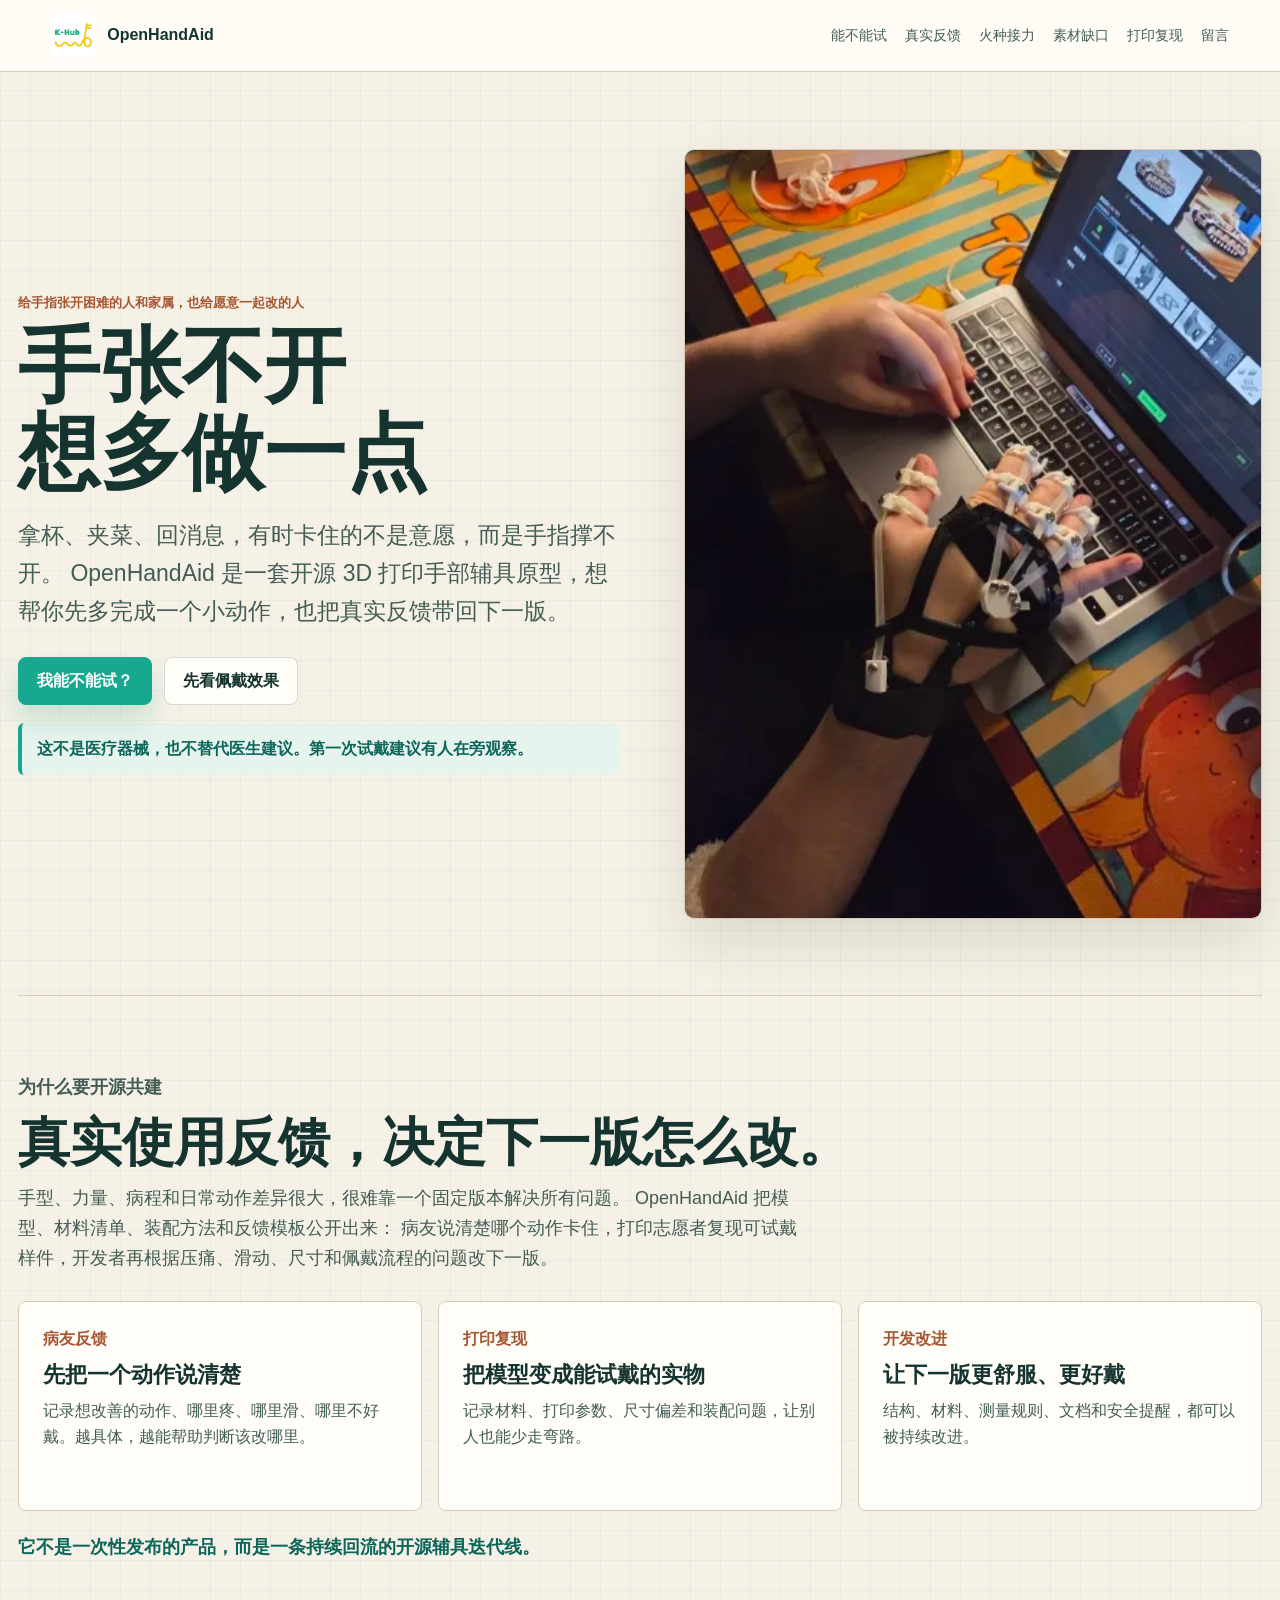
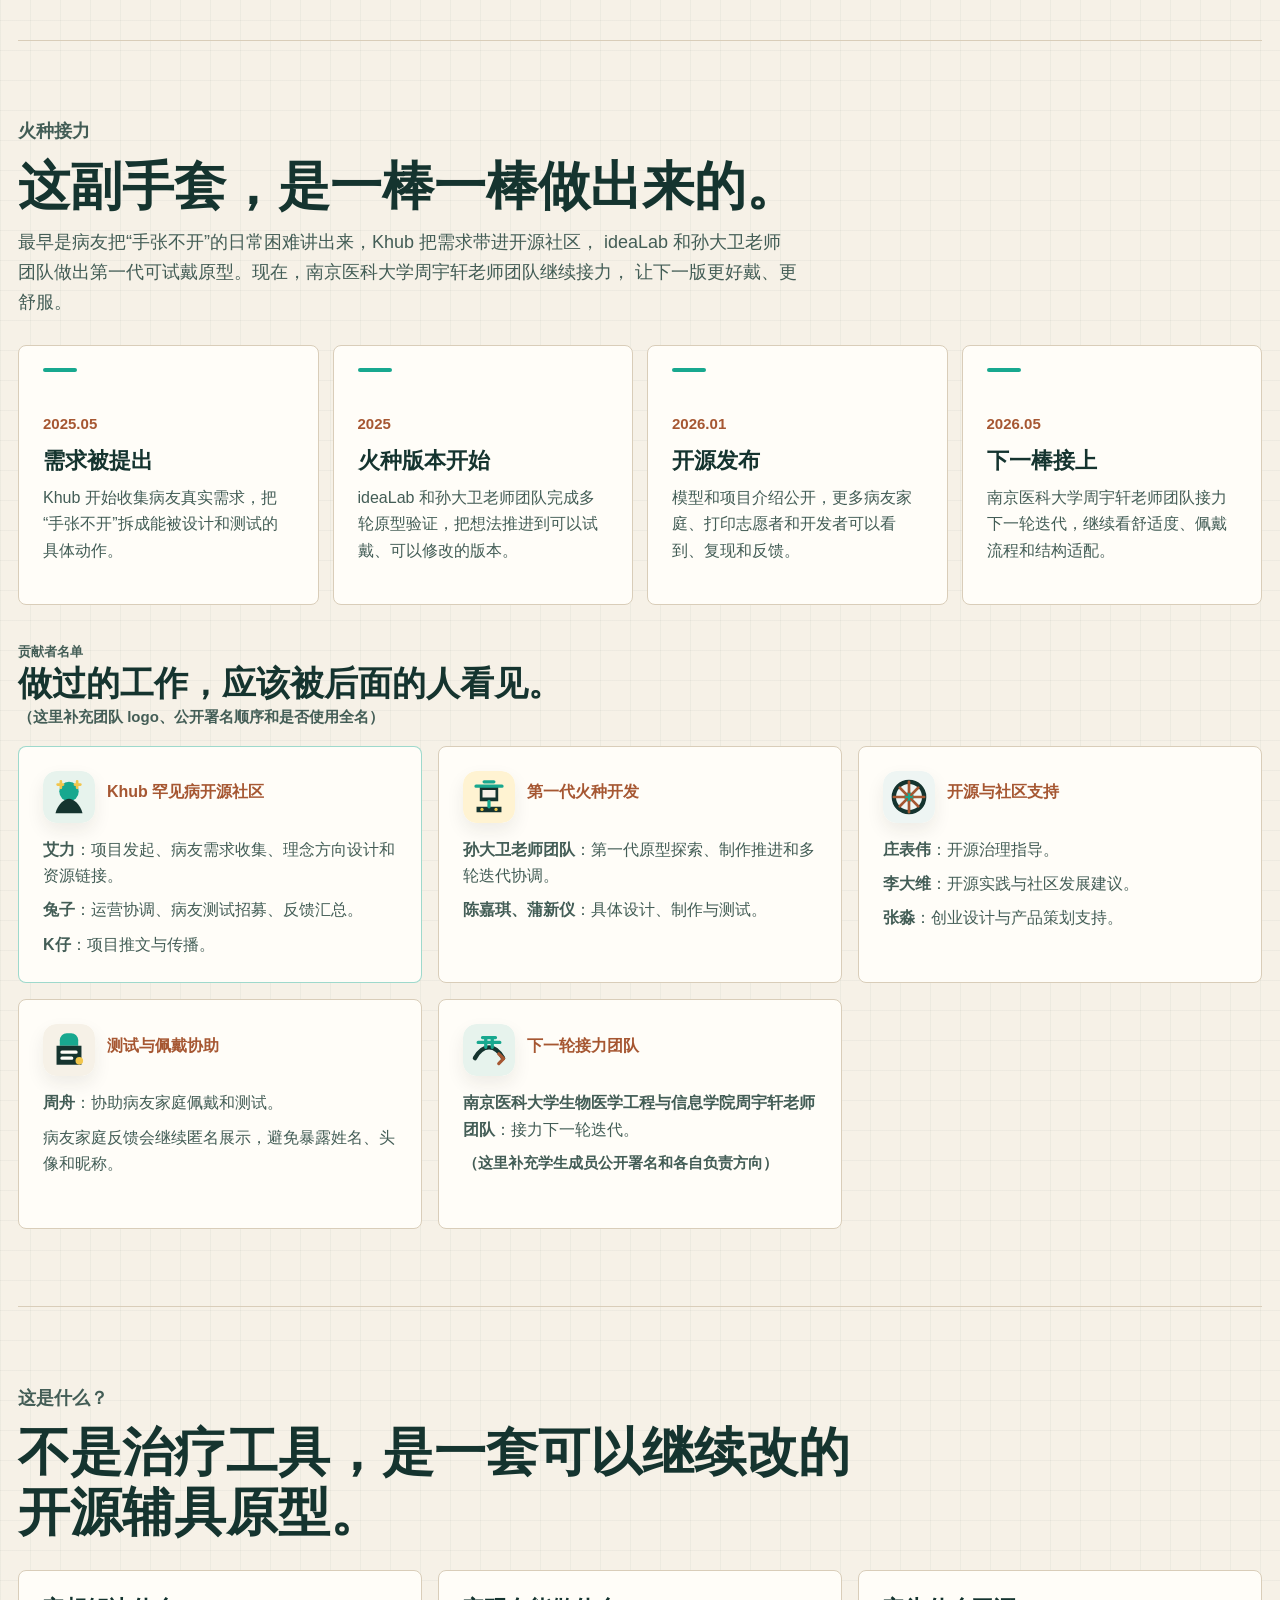
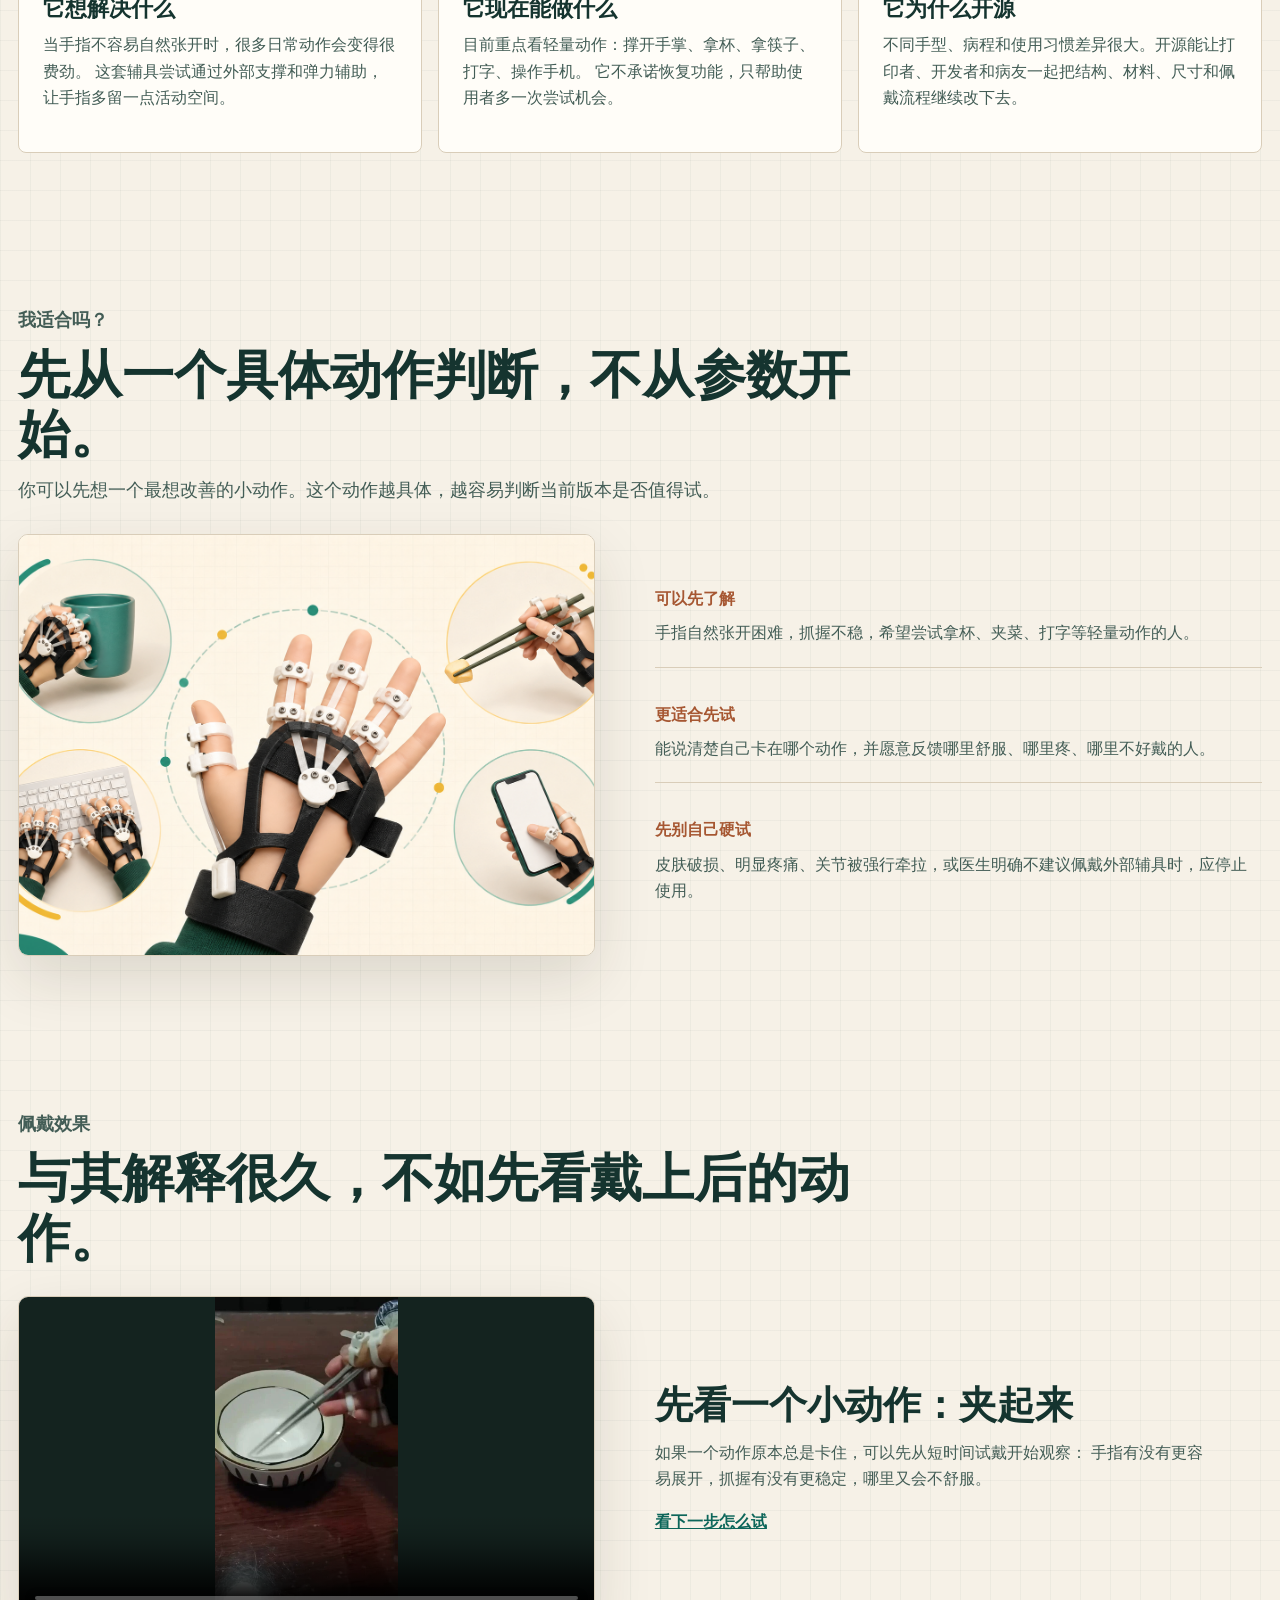
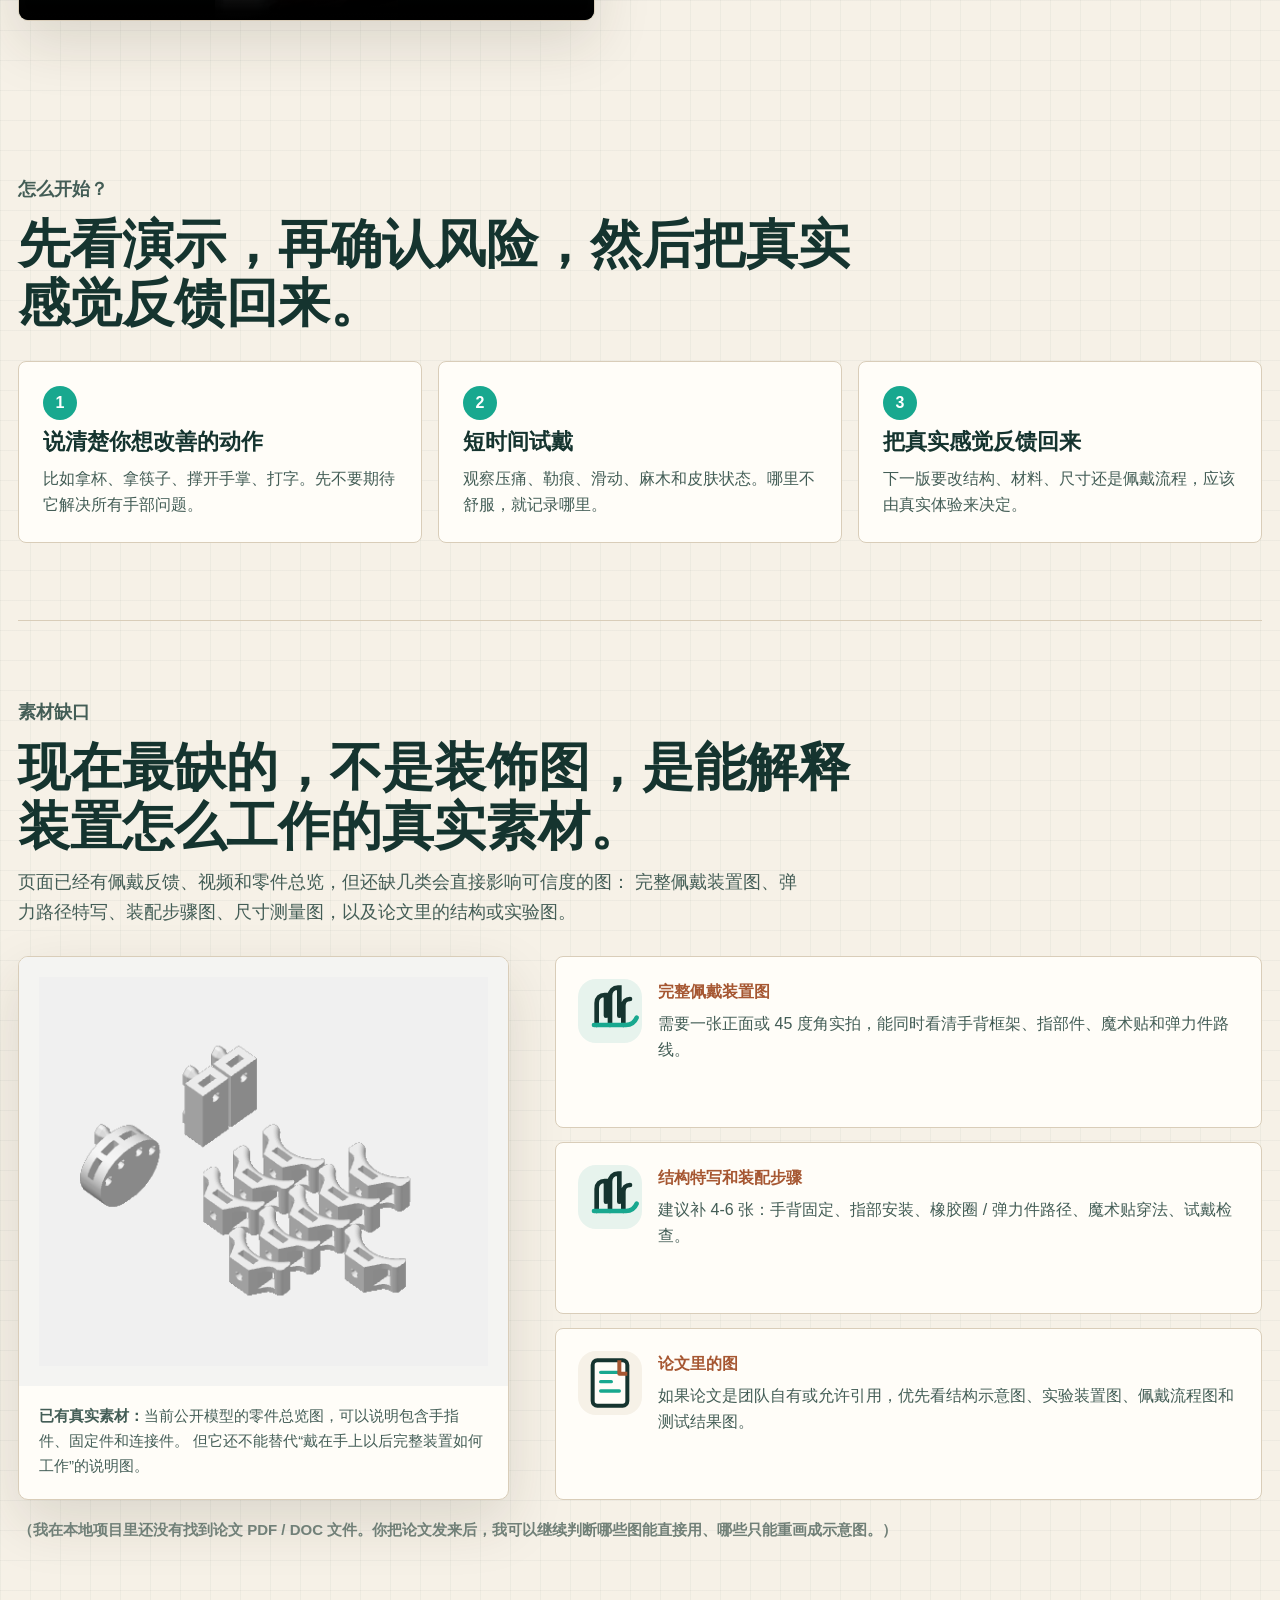
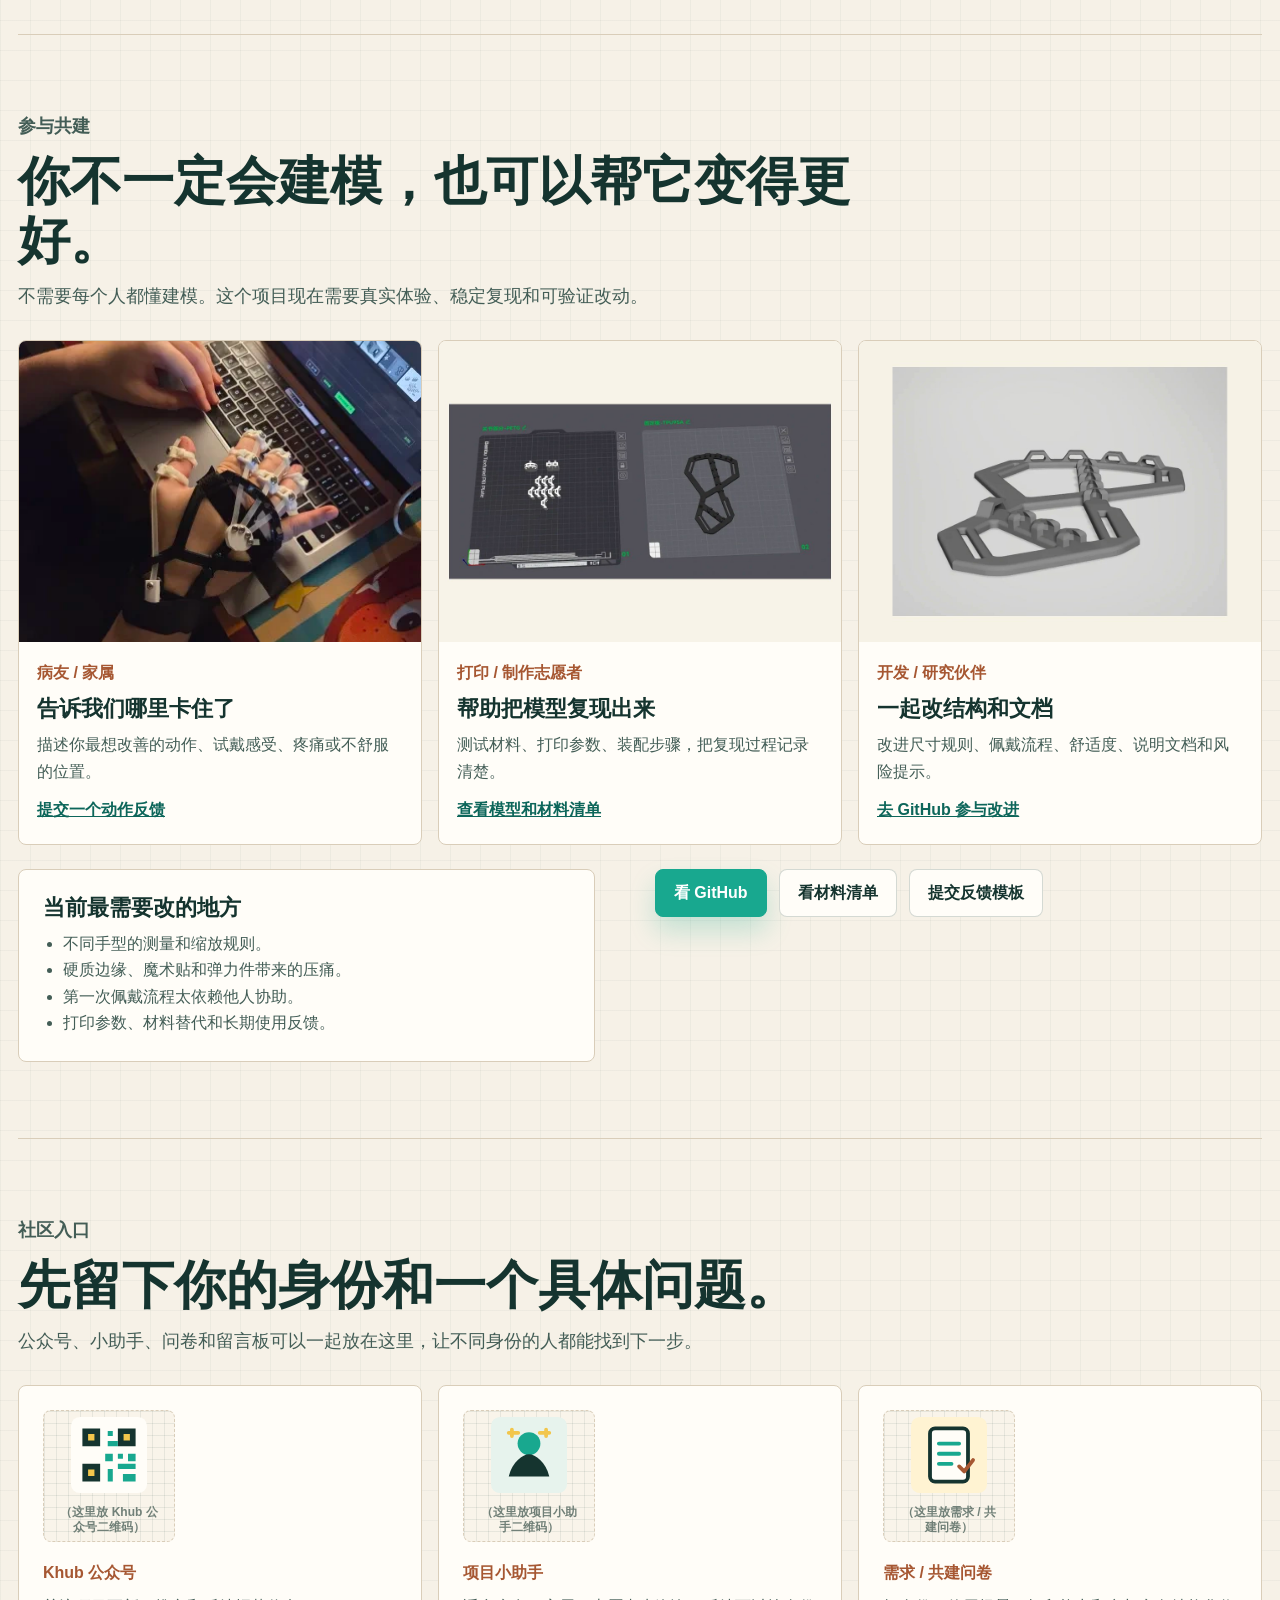
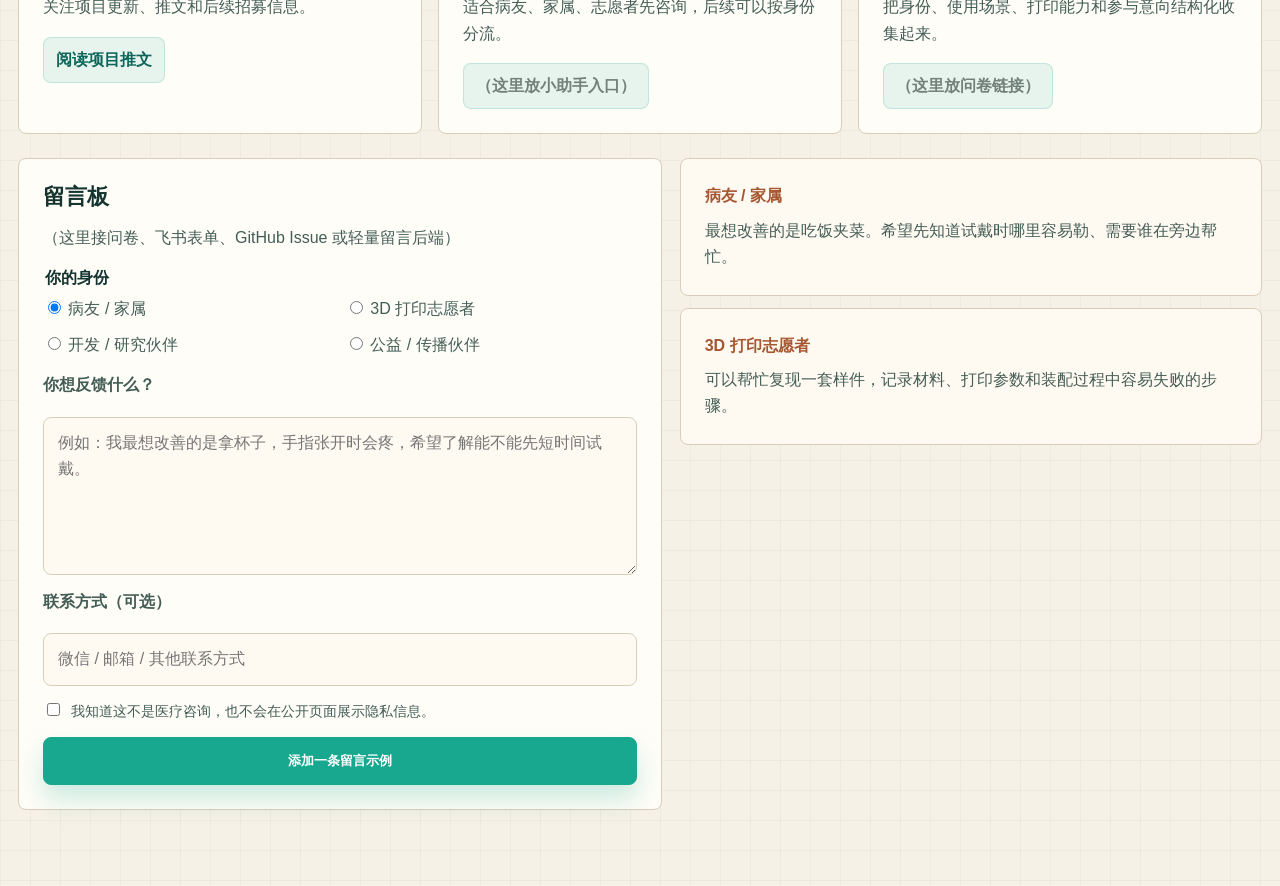
==== commit d5e8f8c4: "Add design preview material audit" ====
--- a/design-directions/index.html
+++ b/design-directions/index.html
@@ -16,6 +16,7 @@
         <a href="#fit">能不能试</a>
         <a href="#demo">真实反馈</a>
         <a href="#team">火种接力</a>
+        <a href="#assets">素材缺口</a>
         <a href="#build">打印复现</a>
         <a href="#message">留言</a>
       </nav>
@@ -113,35 +114,50 @@
           <div class="credits-intro">
             <p class="eyebrow">贡献者名单</p>
             <h3>做过的工作，应该被后面的人看见。</h3>
-            <p>（这里补充团队 logo、公开署名顺序和是否使用全名）</p>
+            <p class="draft-note">（这里补充团队 logo、公开署名顺序和是否使用全名）</p>
           </div>
           <div class="credit-grid">
             <article>
-              <span>Khub 罕见病开源社区</span>
+              <div class="credit-card-head">
+                <img class="role-avatar" src="./assets/avatar-khub.svg" alt="" />
+                <span>Khub 罕见病开源社区</span>
+              </div>
               <p><strong>艾力</strong>：项目发起、病友需求收集、理念方向设计和资源链接。</p>
               <p><strong>兔子</strong>：运营协调、病友测试招募、反馈汇总。</p>
               <p><strong>K仔</strong>：项目推文与传播。</p>
             </article>
             <article>
-              <span>第一代火种开发</span>
+              <div class="credit-card-head">
+                <img class="role-avatar" src="./assets/avatar-maker.svg" alt="" />
+                <span>第一代火种开发</span>
+              </div>
               <p><strong>孙大卫老师团队</strong>：第一代原型探索、制作推进和多轮迭代协调。</p>
               <p><strong>陈嘉琪、蒲新仪</strong>：具体设计、制作与测试。</p>
             </article>
             <article>
-              <span>开源与社区支持</span>
+              <div class="credit-card-head">
+                <img class="role-avatar" src="./assets/avatar-open-source.svg" alt="" />
+                <span>开源与社区支持</span>
+              </div>
               <p><strong>庄表伟</strong>：开源治理指导。</p>
               <p><strong>李大维</strong>：开源实践与社区发展建议。</p>
               <p><strong>张淼</strong>：创业设计与产品策划支持。</p>
             </article>
             <article>
-              <span>测试与佩戴协助</span>
+              <div class="credit-card-head">
+                <img class="role-avatar" src="./assets/avatar-test.svg" alt="" />
+                <span>测试与佩戴协助</span>
+              </div>
               <p><strong>周舟</strong>：协助病友家庭佩戴和测试。</p>
               <p>病友家庭反馈会继续匿名展示，避免暴露姓名、头像和昵称。</p>
             </article>
             <article>
-              <span>下一轮接力团队</span>
+              <div class="credit-card-head">
+                <img class="role-avatar" src="./assets/avatar-next-team.svg" alt="" />
+                <span>下一轮接力团队</span>
+              </div>
               <p><strong>南京医科大学生物医学工程与信息学院周宇轩老师团队</strong>：接力下一轮迭代。</p>
-              <p>（这里补充学生成员公开署名和各自负责方向）</p>
+              <p class="draft-note">（这里补充学生成员公开署名和各自负责方向）</p>
             </article>
           </div>
         </div>
@@ -250,6 +266,52 @@
             <p>下一版要改结构、材料、尺寸还是佩戴流程，应该由真实体验来决定。</p>
           </article>
         </div>
+      </section>
+
+      <section id="assets" class="section asset-section" aria-labelledby="assets-title">
+        <div class="section-heading">
+          <p class="eyebrow">素材缺口</p>
+          <h2 id="assets-title">现在最缺的，不是装饰图，是能解释装置怎么工作的真实素材。</h2>
+          <p>
+            页面已经有佩戴反馈、视频和零件总览，但还缺几类会直接影响可信度的图：
+            完整佩戴装置图、弹力路径特写、装配步骤图、尺寸测量图，以及论文里的结构或实验图。
+          </p>
+        </div>
+        <div class="asset-layout">
+          <figure class="device-card">
+            <img src="./assets/device-parts-overview.png" alt="OpenHandAid 当前公开版本的零件总览图" />
+            <figcaption>
+              <strong>已有真实素材：</strong>当前公开模型的零件总览图，可以说明包含手指件、固定件和连接件。
+              但它还不能替代“戴在手上以后完整装置如何工作”的说明图。
+            </figcaption>
+          </figure>
+          <div class="asset-gap-list">
+            <article>
+              <img class="asset-icon" src="./assets/icon-real-device.svg" alt="" />
+              <div>
+                <span>完整佩戴装置图</span>
+                <p>需要一张正面或 45 度角实拍，能同时看清手背框架、指部件、魔术贴和弹力件路线。</p>
+              </div>
+            </article>
+            <article>
+              <img class="asset-icon" src="./assets/icon-real-device.svg" alt="" />
+              <div>
+                <span>结构特写和装配步骤</span>
+                <p>建议补 4-6 张：手背固定、指部安装、橡胶圈 / 弹力件路径、魔术贴穿法、试戴检查。</p>
+              </div>
+            </article>
+            <article>
+              <img class="asset-icon" src="./assets/icon-paper-figure.svg" alt="" />
+              <div>
+                <span>论文里的图</span>
+                <p>如果论文是团队自有或允许引用，优先看结构示意图、实验装置图、佩戴流程图和测试结果图。</p>
+              </div>
+            </article>
+          </div>
+        </div>
+        <p class="draft-note">
+          （我在本地项目里还没有找到论文 PDF / DOC 文件。你把论文发来后，我可以继续判断哪些图能直接用、哪些只能重画成示意图。）
+        </p>
       </section>
 
       <section id="build" class="section build-section" aria-labelledby="build-title">
@@ -311,19 +373,28 @@
         </div>
         <div class="contact-grid">
           <article class="qr-card">
-            <div class="qr-placeholder">（这里放 Khub 公众号二维码）</div>
+            <div class="qr-placeholder">
+              <img src="./assets/icon-qr-khub.svg" alt="" />
+              <small>（这里放 Khub 公众号二维码）</small>
+            </div>
             <span>Khub 公众号</span>
             <p>关注项目更新、推文和后续招募信息。</p>
             <a href="https://mp.weixin.qq.com/s/dx6Q4wn3-JW0ilBO8dEmOA">阅读项目推文</a>
           </article>
           <article class="qr-card">
-            <div class="qr-placeholder">（这里放项目小助手二维码）</div>
+            <div class="qr-placeholder">
+              <img src="./assets/icon-qr-helper.svg" alt="" />
+              <small>（这里放项目小助手二维码）</small>
+            </div>
             <span>项目小助手</span>
             <p>适合病友、家属、志愿者先咨询，后续可以按身份分流。</p>
             <button type="button" disabled>（这里放小助手入口）</button>
           </article>
           <article class="qr-card">
-            <div class="qr-placeholder">（这里放需求 / 共建问卷）</div>
+            <div class="qr-placeholder">
+              <img src="./assets/icon-qr-form.svg" alt="" />
+              <small>（这里放需求 / 共建问卷）</small>
+            </div>
             <span>需求 / 共建问卷</span>
             <p>把身份、使用场景、打印能力和参与意向结构化收集起来。</p>
             <button type="button" disabled>（这里放问卷链接）</button>
--- a/design-directions/styles.css
+++ b/design-directions/styles.css
@@ -270,6 +270,12 @@
   color: var(--soft-ink);
 }
 
+.draft-note {
+  color: var(--muted);
+  font-size: 15px;
+  font-weight: 800;
+}
+
 .cobuild-story {
   border-top: 1px solid var(--line);
   border-bottom: 1px solid var(--line);
@@ -374,6 +380,21 @@
   margin-bottom: 0;
 }
 
+.credit-card-head {
+  display: grid;
+  grid-template-columns: 52px minmax(0, 1fr);
+  gap: 12px;
+  align-items: center;
+  margin-bottom: 14px;
+}
+
+.role-avatar {
+  width: 52px;
+  height: 52px;
+  border-radius: 14px;
+  box-shadow: 0 8px 18px rgba(43, 35, 22, 0.08);
+}
+
 .fit-layout,
 .demo-layout,
 .build-layout {
@@ -457,6 +478,78 @@
 
 .build-section {
   border-top: 1px solid var(--line);
+}
+
+.asset-section {
+  border-top: 1px solid var(--line);
+}
+
+.asset-layout {
+  display: grid;
+  grid-template-columns: minmax(300px, 0.82fr) minmax(0, 1.18fr);
+  gap: clamp(18px, 4vw, 46px);
+  align-items: stretch;
+}
+
+.device-card {
+  margin: 0;
+  overflow: hidden;
+  background: var(--paper);
+  border: 1px solid var(--line);
+  border-radius: 10px;
+  box-shadow: var(--shadow);
+}
+
+.device-card img {
+  width: 100%;
+  padding: 20px;
+  background: #f4f4f2;
+  object-fit: contain;
+}
+
+.device-card figcaption {
+  padding: 18px 20px 20px;
+  color: var(--soft-ink);
+  font-size: 15px;
+}
+
+.asset-gap-list {
+  display: grid;
+  gap: 14px;
+}
+
+.asset-gap-list article {
+  display: grid;
+  grid-template-columns: 64px minmax(0, 1fr);
+  gap: 16px;
+  align-items: start;
+  padding: 22px;
+  background: var(--paper);
+  border: 1px solid var(--line);
+  border-radius: 8px;
+}
+
+.asset-icon {
+  width: 64px;
+  height: 64px;
+  border-radius: 18px;
+}
+
+.asset-gap-list span {
+  display: inline-block;
+  margin-bottom: 6px;
+  color: var(--rust);
+  font-weight: 900;
+}
+
+.asset-gap-list p {
+  margin-bottom: 0;
+  color: var(--soft-ink);
+}
+
+.asset-section > .draft-note {
+  max-width: 900px;
+  margin-top: 18px;
 }
 
 .build-layout {
@@ -537,6 +630,19 @@
   text-align: center;
 }
 
+.qr-placeholder img {
+  width: 76px;
+  height: 76px;
+}
+
+.qr-placeholder small {
+  max-width: 104px;
+  color: var(--muted);
+  font-size: 12px;
+  font-weight: 900;
+  line-height: 1.25;
+}
+
 .qr-card a,
 .qr-card button {
   justify-self: start;
@@ -685,6 +791,7 @@
   .hero,
   .fit-layout,
   .demo-layout,
+  .asset-layout,
   .build-layout {
     grid-template-columns: 1fr;
   }
@@ -780,12 +887,22 @@
   .issue-list,
   .relay-timeline article,
   .credit-grid article,
+  .asset-gap-list article,
   .qr-card,
   .message-form,
   .message-list article {
     padding: 18px;
   }
 
+  .asset-gap-list article {
+    grid-template-columns: 52px minmax(0, 1fr);
+  }
+
+  .asset-icon {
+    width: 52px;
+    height: 52px;
+  }
+
   .relay-timeline article {
     padding-top: 62px;
   }
